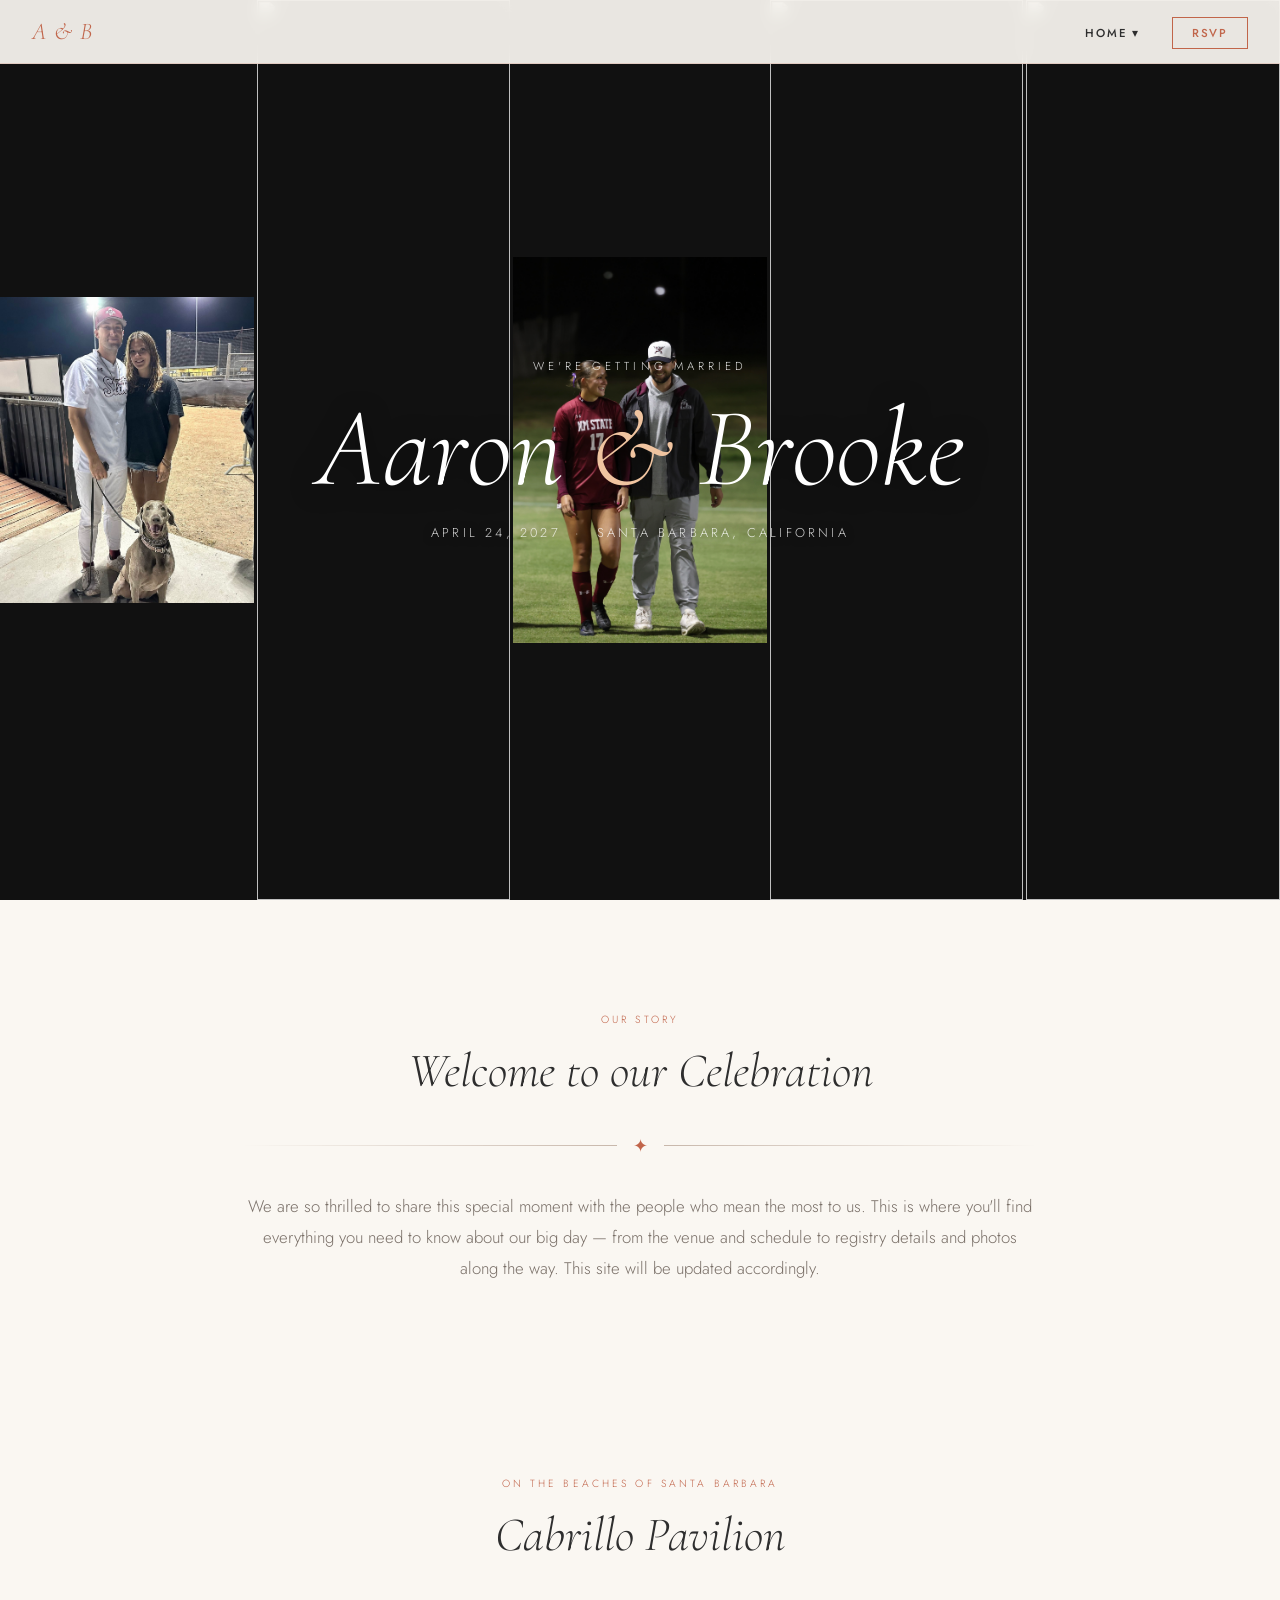
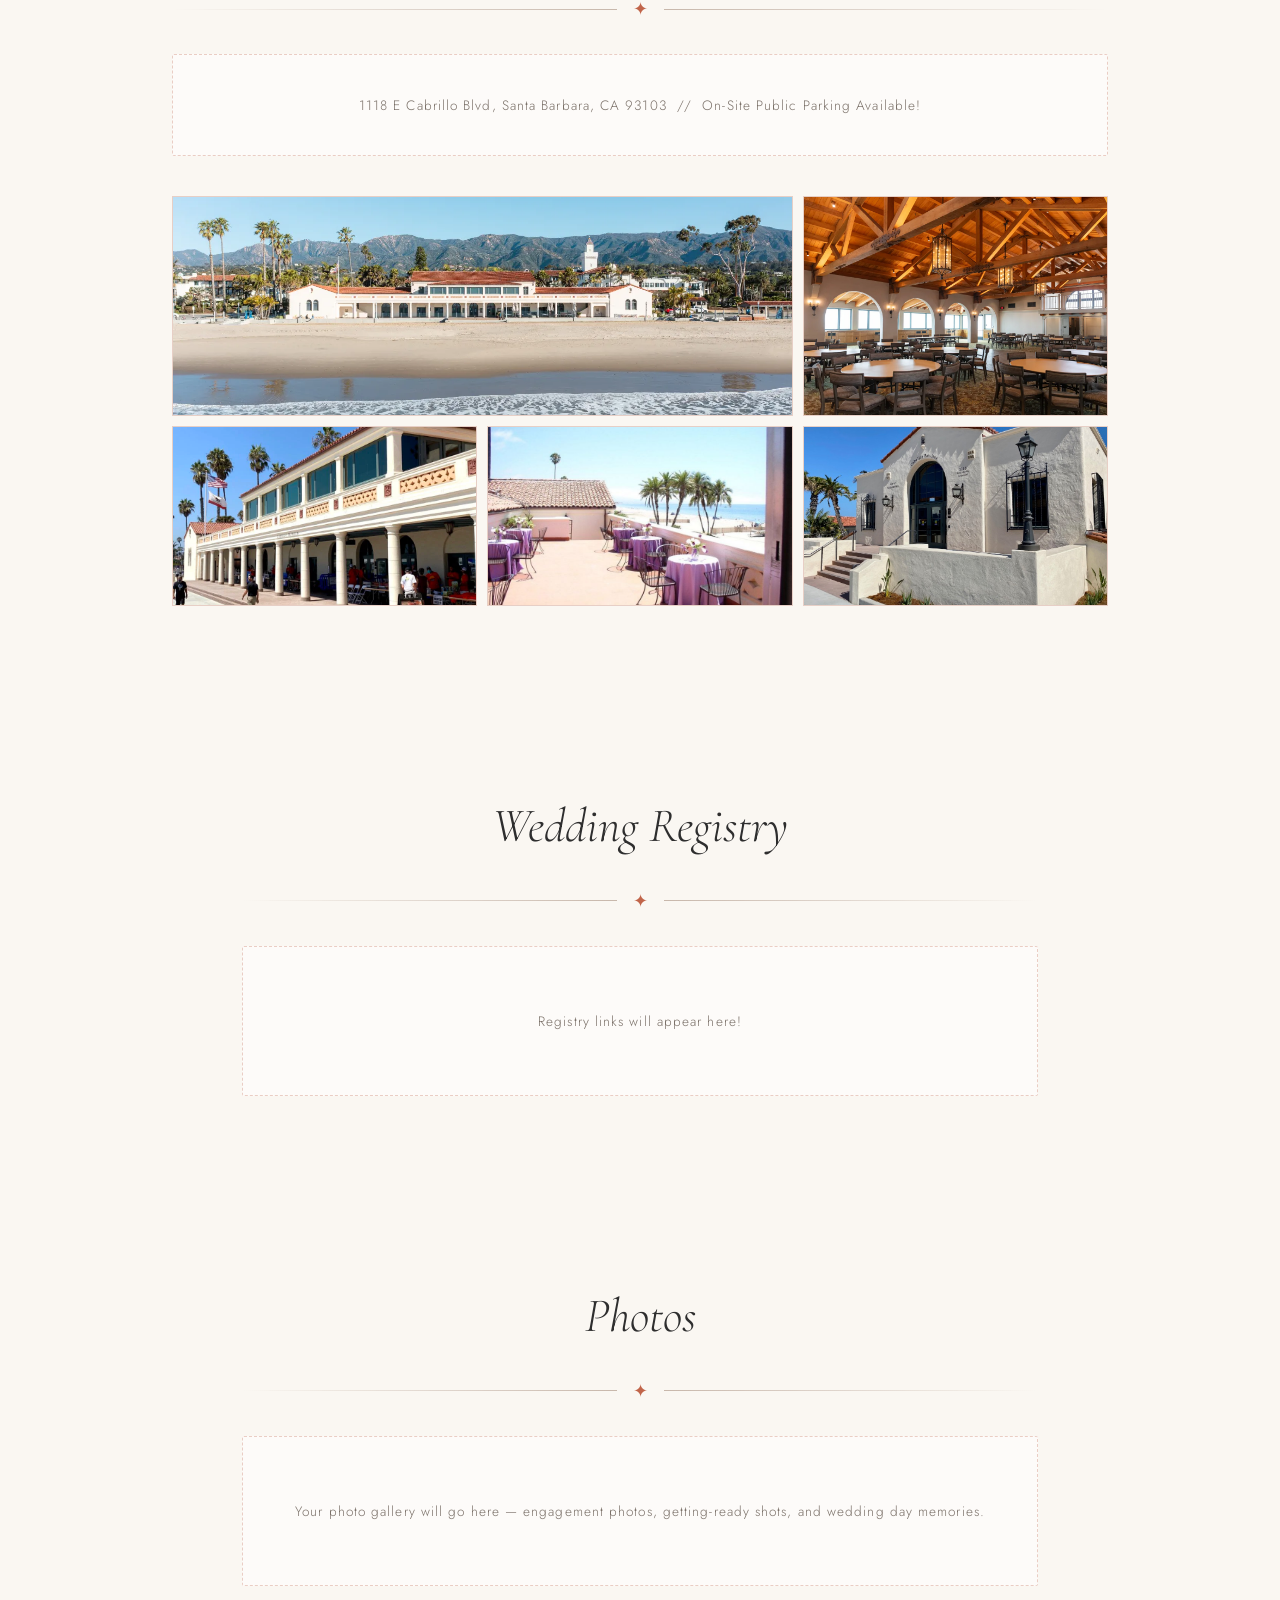
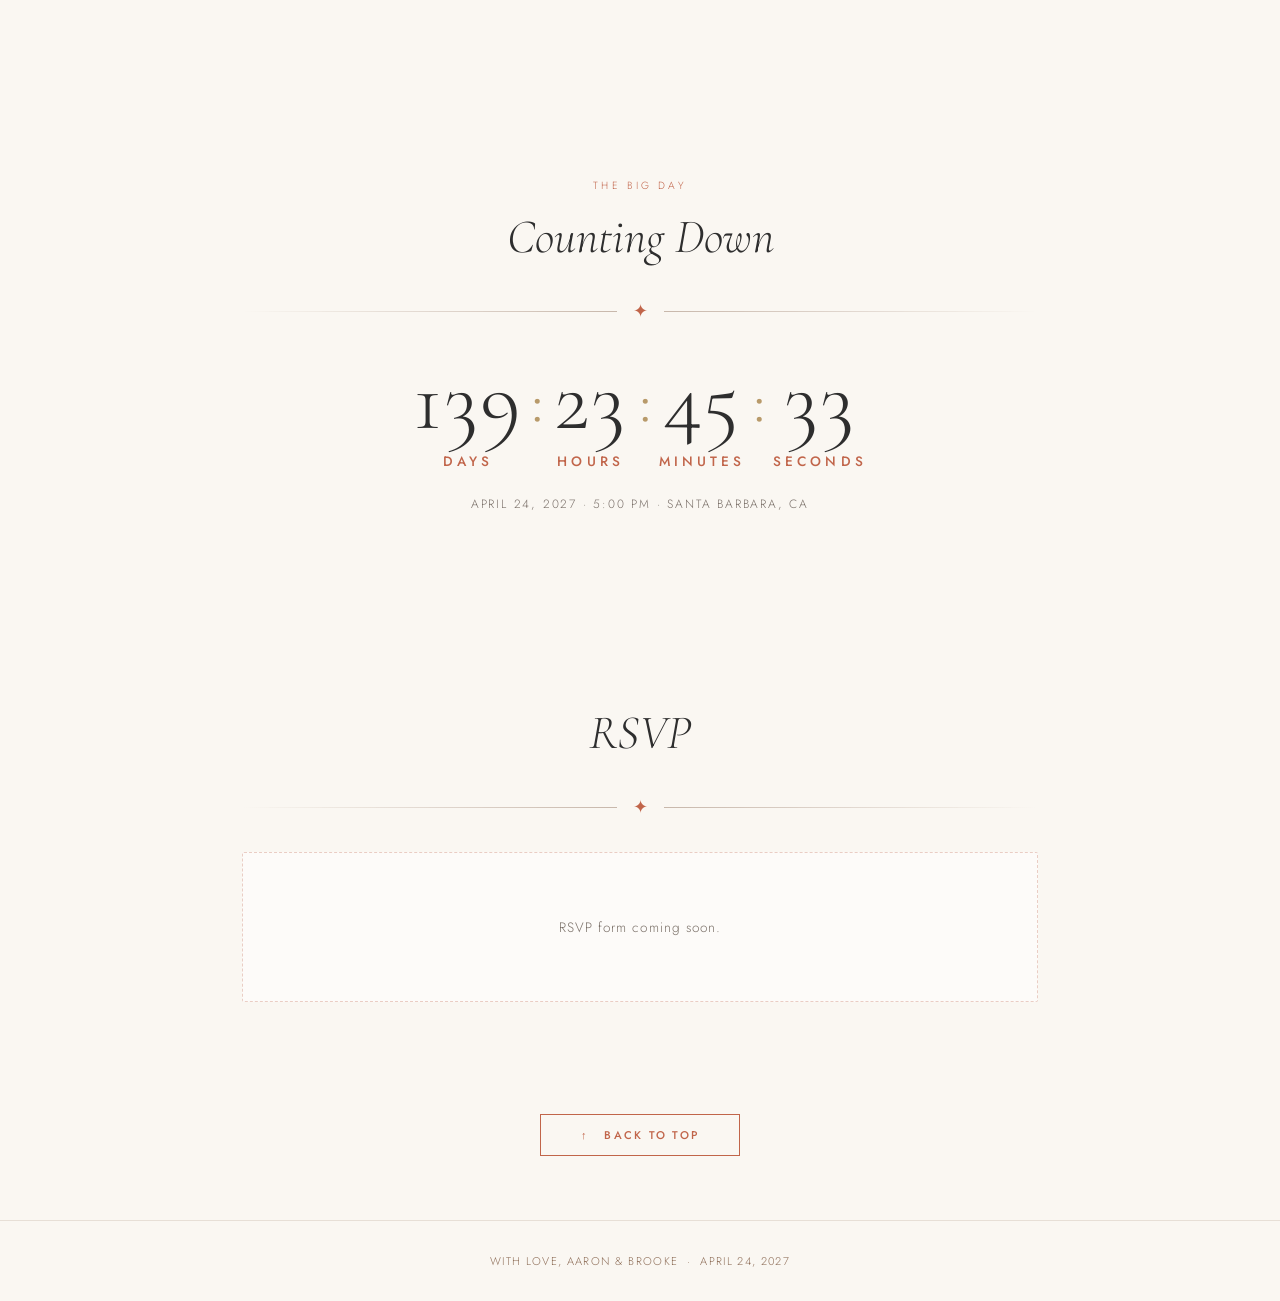
==== index.html @ 06f7f1a4 "Bigger countdown labels" ====
<!DOCTYPE html>
<html lang="en">
<head>
  <meta charset="UTF-8" />
  <meta name="viewport" content="width=device-width, initial-scale=1.0"/>
  <title>Aaron &amp; Brooke</title>
  <link href="https://fonts.googleapis.com/css2?family=Cormorant+Garamond:ital,wght@0,300;0,400;0,600;1,300;1,400&family=Jost:wght@300;400;500&display=swap" rel="stylesheet"/>
  <link rel="stylesheet" href="styles.css"/>
</head>
<body id="top">

  <!-- ══════════════════════════════════════════
       ROTATING COLLAGE — fixed to screen always
       Unblurred at top, blurs as you scroll down
  ══════════════════════════════════════════ -->
  <div class="collage" id="collage">

    <!-- 5 visible panels — photos rotate in and out via JavaScript -->
    <div class="collage-panel"><img src="brookeaarontopleft.jpg"             alt="" /></div>
    <div class="collage-panel"><img src="brookeaaroncenter.jpg"              alt="" /></div>
    <div class="collage-panel"><img src="brookeaarontopright.jpg"            alt="" /></div>
    <div class="collage-panel"><img src="brookeaaronbottomleft.jpg"          alt="" /></div>
    <div class="collage-panel"><img src="brookeandaaronbottomright_new.jpeg" alt="" /></div>

    <!-- Blur overlay — increases as you scroll -->
    <div class="collage-blur" id="collageBlur"></div>

    <!-- Dark tint so content is always readable when scrolled -->
    <div class="collage-tint" id="collageTint"></div>
  </div>

  <!-- ══════════════════════════════════════════
       NAV
  ══════════════════════════════════════════ -->
  <nav>
    <span class="nav-monogram">A &amp; B</span>
    <ul class="nav-links">
      <li class="nav-dropdown">
        <a href="#top" class="nav-dropdown-toggle">Home ▾</a>
        <ul class="dropdown-menu">
          <li><a href="#about">About the Couple</a></li>
          <li><a href="#venue">Venue</a></li>
          <li><a href="#registry">Wedding Registry</a></li>
          <li><a href="#photos">Photos</a></li>
          <li><a href="#countdown">Countdown</a></li>
        </ul>
      </li>
      <li><a href="#rsvp" class="nav-rsvp">RSVP</a></li>
    </ul>
  </nav>

  <!-- ══════════════════════════════════════════
       HERO TEXT — sits above the collage
  ══════════════════════════════════════════ -->
  <div class="hero-text-wrap">
    <p class="hero-eyebrow">We're getting married</p>
    <h1 class="hero-names">Aaron <span>&amp;</span> Brooke</h1>
    <p class="hero-date">April 24, 2027 &nbsp;·&nbsp; Santa Barbara, California</p>
  </div>

  <!-- ══════════════════════════════════════════
       CONTENT — scrolls over the blurred collage
  ══════════════════════════════════════════ -->
  <div class="content-wrap">

    <section id="about">
      <span class="section-label">Our Story</span>
      <h2 class="section-title">Welcome to our Celebration</h2>
      <div class="divider"><span class="divider-icon">✦</span></div>
      <div class="intro-body">
        <p>
          We are so thrilled to share this special moment with the people who mean the most to us.
          This is where you'll find everything you need to know about our big day — from the venue
          and schedule to registry details and photos along the way. This site will be updated accordingly.
        </p>
      </div>
    </section>

    <section id="venue">
      <span class="section-label">On the beaches of Santa Barbara</span>
      <h2 class="section-title">Cabrillo Pavilion</h2>
      <div class="divider"><span class="divider-icon">✦</span></div>
      <div class="venue-info">
        1118 E Cabrillo Blvd, Santa Barbara, CA 93103 &nbsp;//&nbsp; On-Site Public Parking Available!
      </div>
      <div class="venue-photo-grid">
        <div class="venue-slot">
          <img src="cabrillo2.jpg" alt="Cabrillo Pavilion exterior" />
          <svg viewBox="0 0 24 24" fill="none" stroke="currentColor" stroke-width="1"><rect x="3" y="3" width="18" height="18" rx="1"/><circle cx="8.5" cy="8.5" r="1.5"/><path d="M21 15l-5-5L5 21"/></svg>
          <span>Venue — Main View</span>
        </div>
        <div class="venue-slot">
          <img src="cabrillo1.jpg" alt="Ballroom interior" />
          <svg viewBox="0 0 24 24" fill="none" stroke="currentColor" stroke-width="1"><rect x="3" y="3" width="18" height="18" rx="1"/><circle cx="8.5" cy="8.5" r="1.5"/><path d="M21 15l-5-5L5 21"/></svg>
          <span>Ballroom Interior</span>
        </div>
        <div class="venue-slot">
          <img src="cabrillo3.jpg" alt="Beachside Facade" />
          <svg viewBox="0 0 24 24" fill="none" stroke="currentColor" stroke-width="1"><rect x="3" y="3" width="18" height="18" rx="1"/><circle cx="8.5" cy="8.5" r="1.5"/><path d="M21 15l-5-5L5 21"/></svg>
          <span>Beachside Facade</span>
        </div>
        <div class="venue-slot">
          <img src="cabrillo4.jpg" alt="Oceanfront Patio" />
          <svg viewBox="0 0 24 24" fill="none" stroke="currentColor" stroke-width="1"><rect x="3" y="3" width="18" height="18" rx="1"/><circle cx="8.5" cy="8.5" r="1.5"/><path d="M21 15l-5-5L5 21"/></svg>
          <span>Oceanfront Patio</span>
        </div>
        <div class="venue-slot">
          <img src="cabrillo5.jpg" alt="Streetside Entrance" />
          <svg viewBox="0 0 24 24" fill="none" stroke="currentColor" stroke-width="1"><rect x="3" y="3" width="18" height="18" rx="1"/><circle cx="8.5" cy="8.5" r="1.5"/><path d="M21 15l-5-5L5 21"/></svg>
          <span>Streetside Entrance</span>
        </div>
      </div>
    </section>

    <section id="registry">
      <h2 class="section-title">Wedding Registry</h2>
      <div class="divider"><span class="divider-icon">✦</span></div>
      <div class="placeholder-section">Registry links will appear here!</div>
    </section>

    <section id="photos">
      <h2 class="section-title">Photos</h2>
      <div class="divider"><span class="divider-icon">✦</span></div>
      <div class="placeholder-section">Your photo gallery will go here — engagement photos, getting-ready shots, and wedding day memories.</div>
    </section>

    <section id="countdown">
      <span class="section-label">The Big Day</span>
      <h2 class="section-title">Counting Down</h2>
      <div class="divider"><span class="divider-icon">✦</span></div>
      <div class="countdown-wrap">
        <div class="countdown-block">
          <span class="countdown-number" id="cd-days">--</span>
          <span class="countdown-label">Days</span>
        </div>
        <div class="countdown-sep">:</div>
        <div class="countdown-block">
          <span class="countdown-number" id="cd-hours">--</span>
          <span class="countdown-label">Hours</span>
        </div>
        <div class="countdown-sep">:</div>
        <div class="countdown-block">
          <span class="countdown-number" id="cd-minutes">--</span>
          <span class="countdown-label">Minutes</span>
        </div>
        <div class="countdown-sep">:</div>
        <div class="countdown-block">
          <span class="countdown-number" id="cd-seconds">--</span>
          <span class="countdown-label">Seconds</span>
        </div>
      </div>
      <p class="countdown-caption"> April 24, 2027 · 5:00 PM · Santa Barbara, CA</p>
    </section>

    <section id="rsvp">
      <h2 class="section-title">RSVP</h2>
      <div class="divider"><span class="divider-icon">✦</span></div>
      <div class="placeholder-section">RSVP form coming soon.</div>
    </section>

    <a href="#top" id="back-to-top">↑ &nbsp; Back to Top</a>

  </div>

  <footer>
    <p>With love, Aaron &amp; Brooke &nbsp;·&nbsp; April 24, 2027</p>
  </footer>

  <script>
    // All 13 photos in the pool
    const photos = [
      "brookeaarontopleft.jpg",
      "brookeaaroncenter.jpg",
      "brookeaarontopright.jpg",
      "brookeaaronbottomleft.jpg",
      "brookeandaaronbottomright_new.jpeg",
      "collage1.jpg",
      "collage2.jpg",
      "collage3.jpg",
      "collage4.jpg",
      "collage5.jpg",
      "collage6.jpg",
      "collage7.jpg",
      "collage8.jpg"
    ];

    const panels = document.querySelectorAll('.collage-panel img');
    const numPanels = panels.length; // 5
    let photoIndex = numPanels; // next photo to swap in (start after initial 5)
    let panelIndex = 0;         // which panel to swap next

    setInterval(() => {
      const panel = panels[panelIndex];

      // Fade out
      panel.style.transition = 'opacity 0.8s ease';
      panel.style.opacity = '0';

      setTimeout(() => {
        // Swap the image
        panel.src = photos[photoIndex % photos.length];
        // Fade back in
        panel.style.opacity = '1';
      }, 800);

      photoIndex = (photoIndex + 1) % photos.length;
      panelIndex = (panelIndex + 1) % numPanels;

    }, 3500); // swap a new panel every 2.5 seconds

    // Countdown to April 24, 2027 at 5:00 PM Pacific
    function updateCountdown() {
      const wedding = new Date('April 24, 2027 17:00:00 GMT-0700');
      const now     = new Date();
      const diff    = wedding - now;

      if (diff <= 0) {
        document.getElementById('cd-days').textContent    = '0';
        document.getElementById('cd-hours').textContent   = '0';
        document.getElementById('cd-minutes').textContent = '0';
        document.getElementById('cd-seconds').textContent = '0';
        return;
      }

      const days    = Math.floor(diff / (1000 * 60 * 60 * 24));
      const hours   = Math.floor((diff % (1000 * 60 * 60 * 24)) / (1000 * 60 * 60));
      const minutes = Math.floor((diff % (1000 * 60 * 60)) / (1000 * 60));
      const seconds = Math.floor((diff % (1000 * 60)) / 1000);

      document.getElementById('cd-days').textContent    = String(days).padStart(3, '0');
      document.getElementById('cd-hours').textContent   = String(hours).padStart(2, '0');
      document.getElementById('cd-minutes').textContent = String(minutes).padStart(2, '0');
      document.getElementById('cd-seconds').textContent = String(seconds).padStart(2, '0');
    }

    updateCountdown();
    setInterval(updateCountdown, 1000);
    const blur = document.getElementById('collageBlur');
    const tint = document.getElementById('collageTint');
    const vh   = window.innerHeight;

    window.addEventListener('scroll', () => {
      const progress = Math.min(window.scrollY / vh, 1);
      blur.style.backdropFilter = `blur(${progress * 16}px)`;
      blur.style.webkitBackdropFilter = `blur(${progress * 16}px)`;
      blur.style.opacity = progress;
      tint.style.opacity = progress * 0.55;
    });
  </script>

</body>
</html>
---- styles.css ----
/* ============================================================
   WEDDING WEBSITE — styles.css
   ============================================================ */

*, *::before, *::after { box-sizing: border-box; margin: 0; padding: 0; }

:root {
  --cream:       #faf7f2;
  --warm:        #f0e8d8;
  --blush:       #d4a5a5;
  --sage:        #8a9e8a;
  --charcoal:    #2e2e2e;
  --gold:        #b89a6a;
  --light-text:  #7a7068;
  --terra-cotta: #c1654a;
  --cocoa:       #6b4226;
}

html { scroll-behavior: smooth; }

body {
  font-family: 'Jost', sans-serif;
  color: var(--charcoal);
  font-weight: 300;
  background: var(--cream);
}


/* ══════════════════════════════════════════════════════════
   COLLAGE — fixed to screen, always behind everything
   Unblurred at top → blurs as user scrolls
══════════════════════════════════════════════════════════ */
.collage {
  position: fixed;
  inset: 0;
  z-index: 0;
  display: flex;
  gap: 3px;
  background: #111;
}

.collage-panel {
  flex: 1;
  overflow: hidden;
  position: relative;
  transition: flex 0.8s ease;
}

/* Each photo fully visible, no cropping */
.collage-panel img {
  width: 100%;
  height: 100%;
  object-fit: contain;
  object-position: center center;
  display: block;
  background: #111;
  opacity: 1;
  transition: opacity 0.8s ease;
}

/* Remove the active widening — no longer needed */
.collage-panel.active {
  flex: 1;
}

/* Blur overlay — opacity and backdrop-filter set by JS on scroll */
.collage-blur {
  position: absolute;
  inset: 0;
  opacity: 0;
  backdrop-filter: blur(0px);
  -webkit-backdrop-filter: blur(0px);
  pointer-events: none;
}

/* Dark tint overlay — opacity set by JS on scroll */
.collage-tint {
  position: absolute;
  inset: 0;
  background: #000;
  opacity: 0;
  pointer-events: none;
}


/* ══════════════════════════════════════════════════════════
   NAV — fixed, above collage
══════════════════════════════════════════════════════════ */
nav {
  position: fixed;
  top: 0; left: 0; right: 0;
  z-index: 1000;
  background: rgba(250, 247, 242, 0.93);
  backdrop-filter: blur(8px);
  border-bottom: 1px solid rgba(193, 101, 74, 0.2);
  padding: 0 2rem;
  display: flex;
  align-items: center;
  justify-content: space-between;
  height: 64px;
}

.nav-monogram {
  font-family: 'Cormorant Garamond', serif;
  font-size: 1.5rem;
  font-weight: 300;
  font-style: italic;
  color: var(--terra-cotta);
  letter-spacing: 0.04em;
}

.nav-links {
  display: flex;
  gap: 2rem;
  list-style: none;
  align-items: center;
}

.nav-links a {
  text-decoration: none;
  font-size: 0.72rem;
  font-weight: 500;
  letter-spacing: 0.15em;
  text-transform: uppercase;
  color: var(--charcoal);
  position: relative;
  padding-bottom: 2px;
  transition: color 0.25s;
}

.nav-links a::after {
  content: '';
  position: absolute;
  bottom: 0; left: 0;
  width: 0; height: 1px;
  background: var(--terra-cotta);
  transition: width 0.3s ease;
}

.nav-links a:hover { color: var(--terra-cotta); }
.nav-links a:hover::after { width: 100%; }

.nav-dropdown { position: relative; }
.nav-dropdown-toggle { cursor: pointer; }

.dropdown-menu {
  display: none;
  position: absolute;
  top: calc(100% + 12px);
  left: 0;
  background: rgba(250, 247, 242, 0.98);
  border: 1px solid rgba(193, 101, 74, 0.2);
  list-style: none;
  min-width: 200px;
  box-shadow: 0 8px 24px rgba(107, 66, 38, 0.10);
  z-index: 200;
}

.dropdown-menu li a {
  display: block;
  padding: 0.75rem 1.25rem;
  font-size: 0.68rem;
  letter-spacing: 0.12em;
  color: var(--charcoal);
  text-transform: uppercase;
  white-space: nowrap;
  transition: background 0.2s, color 0.2s;
}

.dropdown-menu li a:hover { background: rgba(193, 101, 74, 0.08); color: var(--terra-cotta); }
.dropdown-menu li a::after { display: none; }
.nav-dropdown:hover .dropdown-menu { display: block; }

.nav-rsvp {
  padding: 0.45rem 1.2rem !important;
  border: 1px solid var(--terra-cotta);
  color: var(--terra-cotta) !important;
  transition: background 0.25s, color 0.25s !important;
}
.nav-rsvp:hover { background: var(--terra-cotta); color: var(--cream) !important; }
.nav-rsvp::after { display: none !important; }


/* ══════════════════════════════════════════════════════════
   HERO TEXT — centered over the collage on first screen
══════════════════════════════════════════════════════════ */
.hero-text-wrap {
  position: relative;
  z-index: 10;
  height: 100vh;
  display: flex;
  flex-direction: column;
  align-items: center;
  justify-content: center;
  text-align: center;
  padding: 0 2rem;
  pointer-events: none;
}

.hero-eyebrow {
  font-size: 0.72rem;
  letter-spacing: 0.35em;
  text-transform: uppercase;
  color: rgba(255,255,255,0.85);
  margin-bottom: 1rem;
  text-shadow: 0 1px 8px rgba(0,0,0,0.6);
}

.hero-names {
  font-family: 'Cormorant Garamond', serif;
  font-size: clamp(3.5rem, 9vw, 7rem);
  font-weight: 300;
  font-style: italic;
  color: #fff;
  text-shadow: 0 2px 24px rgba(0,0,0,0.5);
  line-height: 1.05;
}

.hero-names span { color: #f0c4a0; }

.hero-date {
  margin-top: 1rem;
  font-size: 0.8rem;
  letter-spacing: 0.25em;
  text-transform: uppercase;
  color: rgba(255,255,255,0.8);
  text-shadow: 0 1px 8px rgba(0,0,0,0.5);
}


/* ══════════════════════════════════════════════════════════
   CONTENT — scrolls over the blurred collage
══════════════════════════════════════════════════════════ */
.content-wrap {
  position: relative;
  z-index: 10;
  padding-top: 2rem;
}

section {
  padding: 5rem 2rem;
  max-width: 860px;
  margin: 0 auto 2rem;
  background: rgba(250, 247, 242, 0.92);
  backdrop-filter: blur(4px);
  text-align: center;
}

.section-label {
  font-size: 0.65rem;
  letter-spacing: 0.3em;
  text-transform: uppercase;
  color: var(--terra-cotta);
  margin-bottom: 1rem;
  display: block;
}

.section-title {
  font-family: 'Cormorant Garamond', serif;
  font-size: clamp(2rem, 4vw, 3rem);
  font-weight: 300;
  font-style: italic;
  color: var(--charcoal);
  margin-bottom: 2rem;
  line-height: 1.2;
}

.divider {
  display: flex;
  align-items: center;
  gap: 1rem;
  margin-bottom: 2rem;
}

.divider::before, .divider::after {
  content: '';
  flex: 1;
  height: 1px;
  background: linear-gradient(to right, transparent, var(--cocoa));
  opacity: 0.35;
}

.divider::after { background: linear-gradient(to left, transparent, var(--cocoa)); }
.divider-icon { color: var(--terra-cotta); font-size: 1.1rem; }

.intro-body {
  font-size: 1.05rem;
  line-height: 1.85;
  color: var(--light-text);
  font-weight: 300;
  text-align: center;
}

.placeholder-section {
  background: rgba(255,255,255,0.5);
  border: 1px dashed rgba(193,101,74,0.3);
  border-radius: 2px;
  padding: 4rem 3rem;
  text-align: center;
  color: var(--light-text);
  font-size: 0.85rem;
  letter-spacing: 0.08em;
}

/* ── VENUE ───────────────────────────────────────────────── */
#venue { max-width: 1000px; text-align: center; }

.venue-info {
  background: rgba(255,255,255,0.5);
  border: 1px dashed rgba(193,101,74,0.3);
  border-radius: 2px;
  padding: 2.5rem 3rem;
  text-align: center;
  color: var(--light-text);
  font-size: 0.85rem;
  letter-spacing: 0.08em;
  margin-bottom: 2.5rem;
}

.venue-photo-grid {
  display: grid;
  grid-template-columns: 1fr 1fr 1fr;
  grid-template-rows: 220px 180px;
  gap: 10px;
}

.venue-photo-grid .venue-slot:first-child { grid-column: span 2; }

.venue-slot {
  background: rgba(107,66,38,0.05);
  border: 1px solid rgba(193,101,74,0.22);
  display: flex;
  flex-direction: column;
  align-items: center;
  justify-content: center;
  gap: 8px;
  color: var(--light-text);
  font-size: 0.68rem;
  letter-spacing: 0.12em;
  text-transform: uppercase;
  position: relative;
  overflow: hidden;
  transition: transform 0.3s, box-shadow 0.3s;
}

.venue-slot:hover { transform: translateY(-2px); box-shadow: 0 10px 24px rgba(107,66,38,0.10); }
.venue-slot svg { width: 28px; height: 28px; opacity: 0.35; }

.venue-slot img {
  position: absolute;
  inset: 0;
  width: 100%;
  height: 100%;
  object-fit: cover;
  object-position: center;
  display: block;
}

.venue-slot img[src]:not([src=""]) ~ svg,
.venue-slot img[src]:not([src=""]) ~ span { display: none; }

/* ── COUNTDOWN ───────────────────────────────────────────── */
.countdown-wrap {
  display: flex;
  align-items: center;
  justify-content: center;
  gap: 0.5rem;
  margin: 2rem 0 1.5rem;
  flex-wrap: wrap;
}

.countdown-block {
  display: flex;
  flex-direction: column;
  align-items: center;
  gap: 0.4rem;
  min-width: 80px;
}

.countdown-number {
  font-family: 'Cormorant Garamond', serif;
  font-size: clamp(3rem, 7vw, 5.5rem);
  font-weight: 300;
  color: var(--charcoal);
  line-height: 1;
  letter-spacing: 0.02em;
}

.countdown-label {
  font-size: 0.85rem;
  font-weight: 500;
  letter-spacing: 0.3em;
  text-transform: uppercase;
  color: var(--terra-cotta);
}

.countdown-sep {
  font-family: 'Cormorant Garamond', serif;
  font-size: clamp(2.5rem, 5vw, 4rem);
  font-weight: 300;
  color: var(--gold);
  line-height: 1;
  padding-bottom: 1.5rem;
}

.countdown-caption {
  font-size: 0.75rem;
  letter-spacing: 0.15em;
  text-transform: uppercase;
  color: var(--light-text);
  margin-top: 0.5rem;
}

/* ── BACK TO TOP ─────────────────────────────────────────── */
#back-to-top {
  display: block;
  margin: 0 auto 4rem;
  width: fit-content;
  padding: 0.75rem 2.5rem;
  background: transparent;
  border: 1px solid var(--terra-cotta);
  color: var(--terra-cotta);
  font-family: 'Jost', sans-serif;
  font-size: 0.7rem;
  font-weight: 500;
  letter-spacing: 0.2em;
  text-transform: uppercase;
  cursor: pointer;
  transition: background 0.25s, color 0.25s;
  text-decoration: none;
}

#back-to-top:hover { background: var(--terra-cotta); color: var(--cream); }

/* ── FOOTER ──────────────────────────────────────────────── */
footer {
  position: relative;
  z-index: 10;
  background: var(--cream);
  border-top: 1px solid rgba(107,66,38,0.18);
  padding: 2rem;
  text-align: center;
  font-size: 0.7rem;
  letter-spacing: 0.12em;
  color: var(--cocoa);
  text-transform: uppercase;
  opacity: 0.75;
}

/* ── ANIMATIONS ──────────────────────────────────────────── */
@keyframes fadeUp {
  from { opacity: 0; transform: translateY(20px); }
  to   { opacity: 1; transform: translateY(0); }
}

/* ── RESPONSIVE ──────────────────────────────────────────── */
@media (max-width: 680px) {
  .nav-links { gap: 1rem; }
  .nav-links a { font-size: 0.62rem; letter-spacing: 0.08em; }
  .collage { gap: 2px; }
  .venue-photo-grid {
    grid-template-columns: 1fr 1fr;
    grid-template-rows: 160px 160px 160px;
  }
  .venue-photo-grid .venue-slot:first-child { grid-column: span 2; }
}
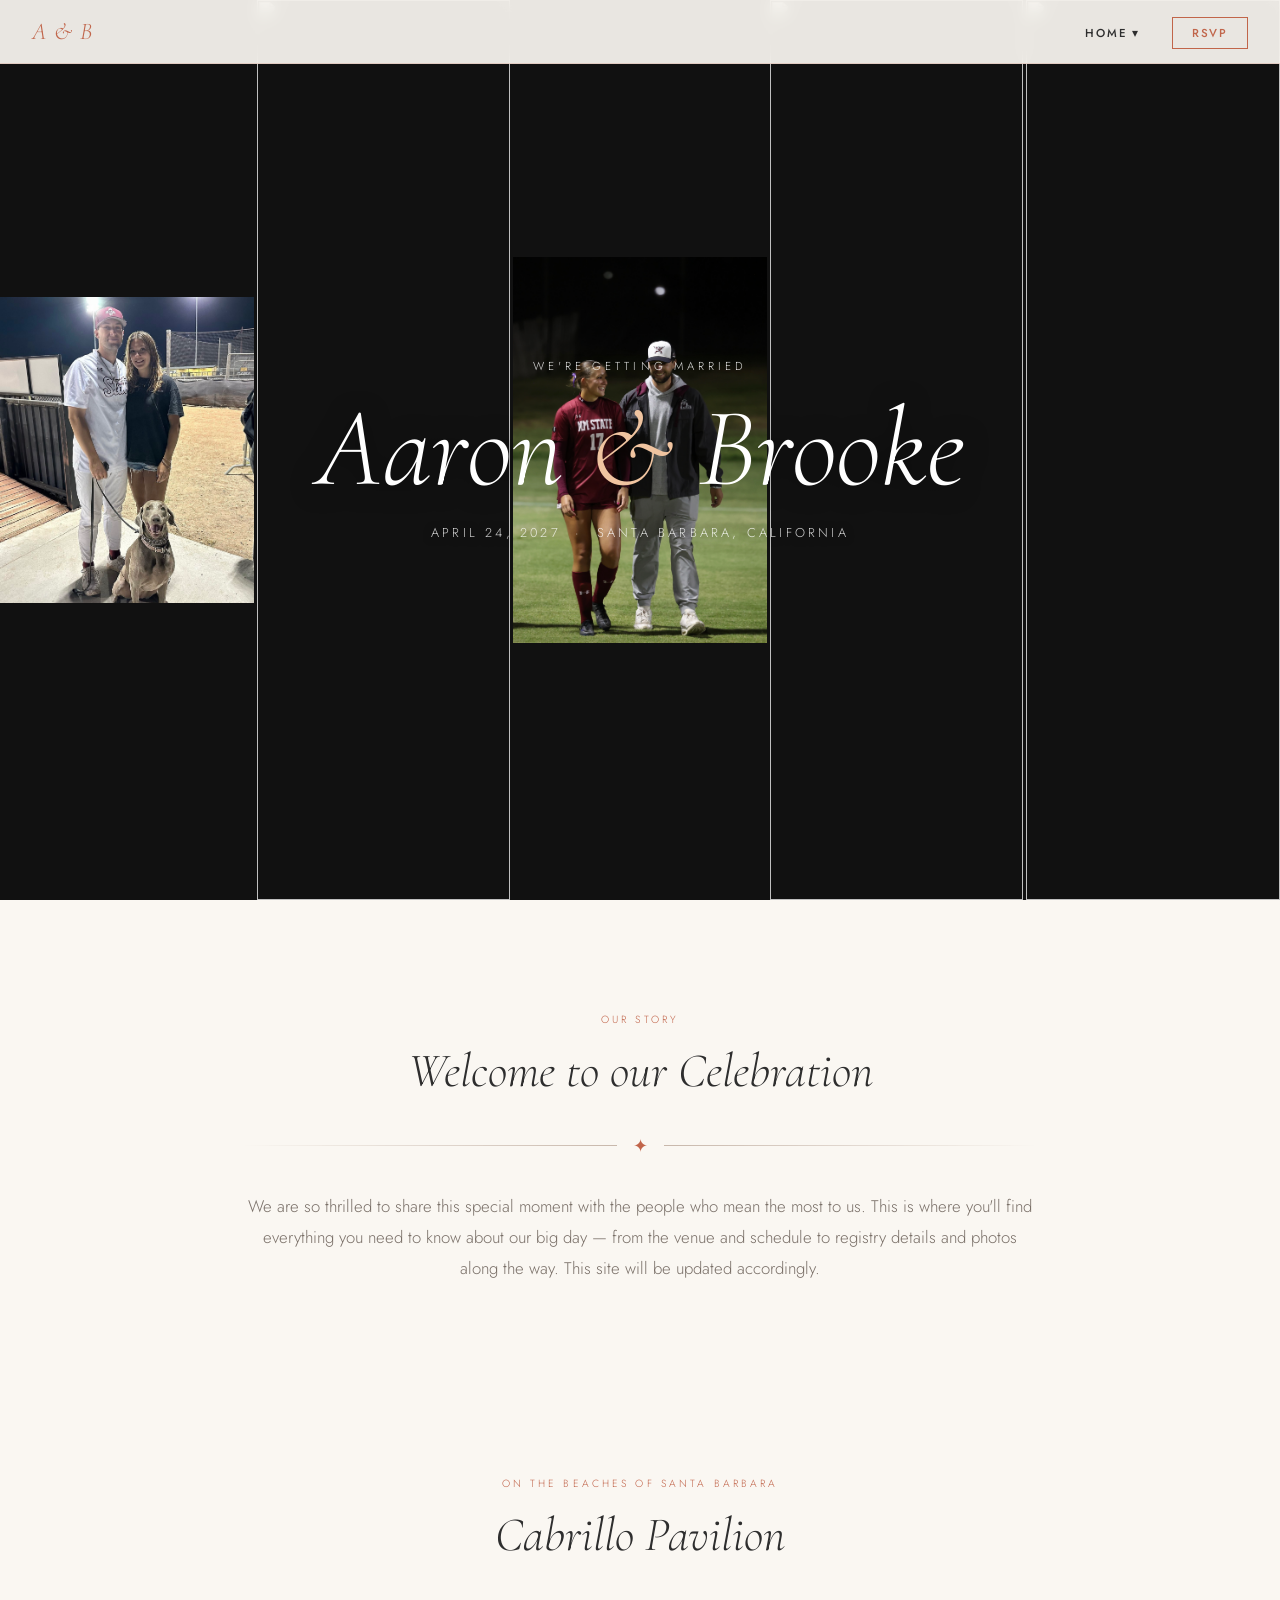
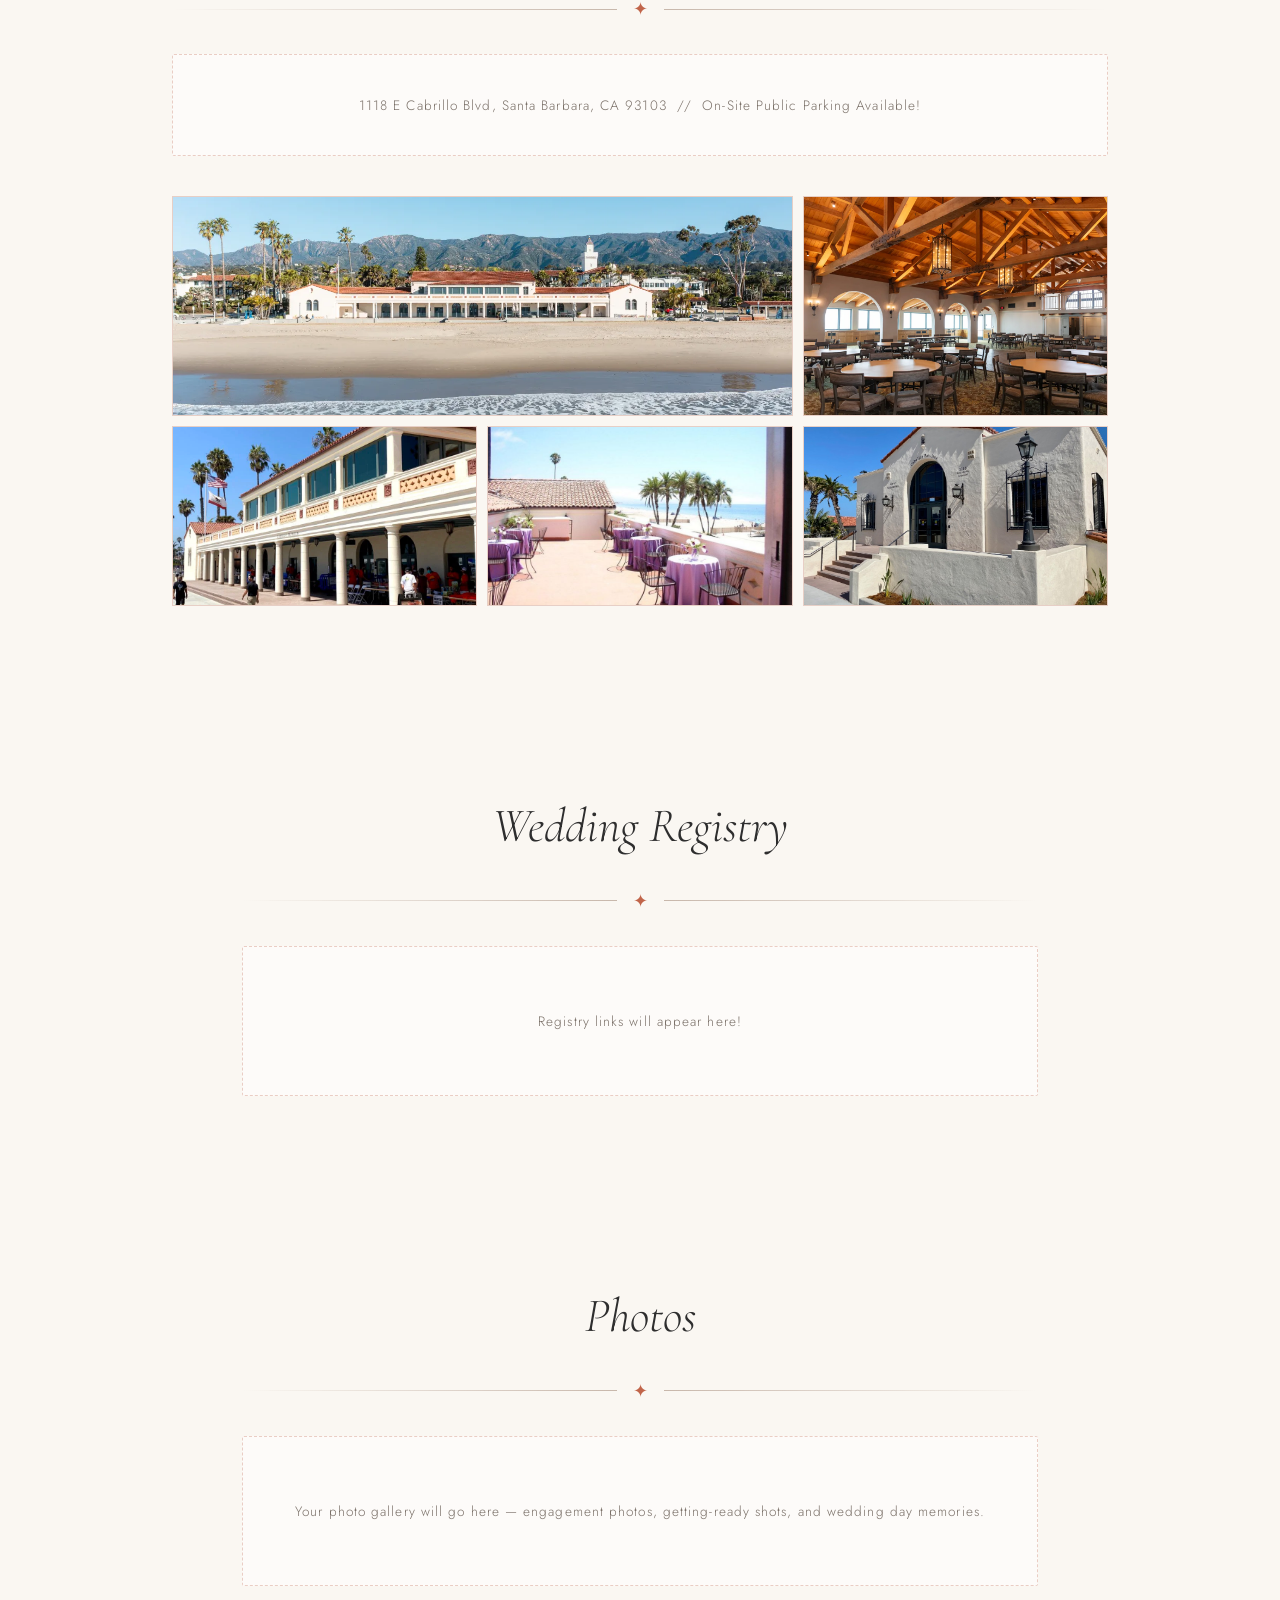
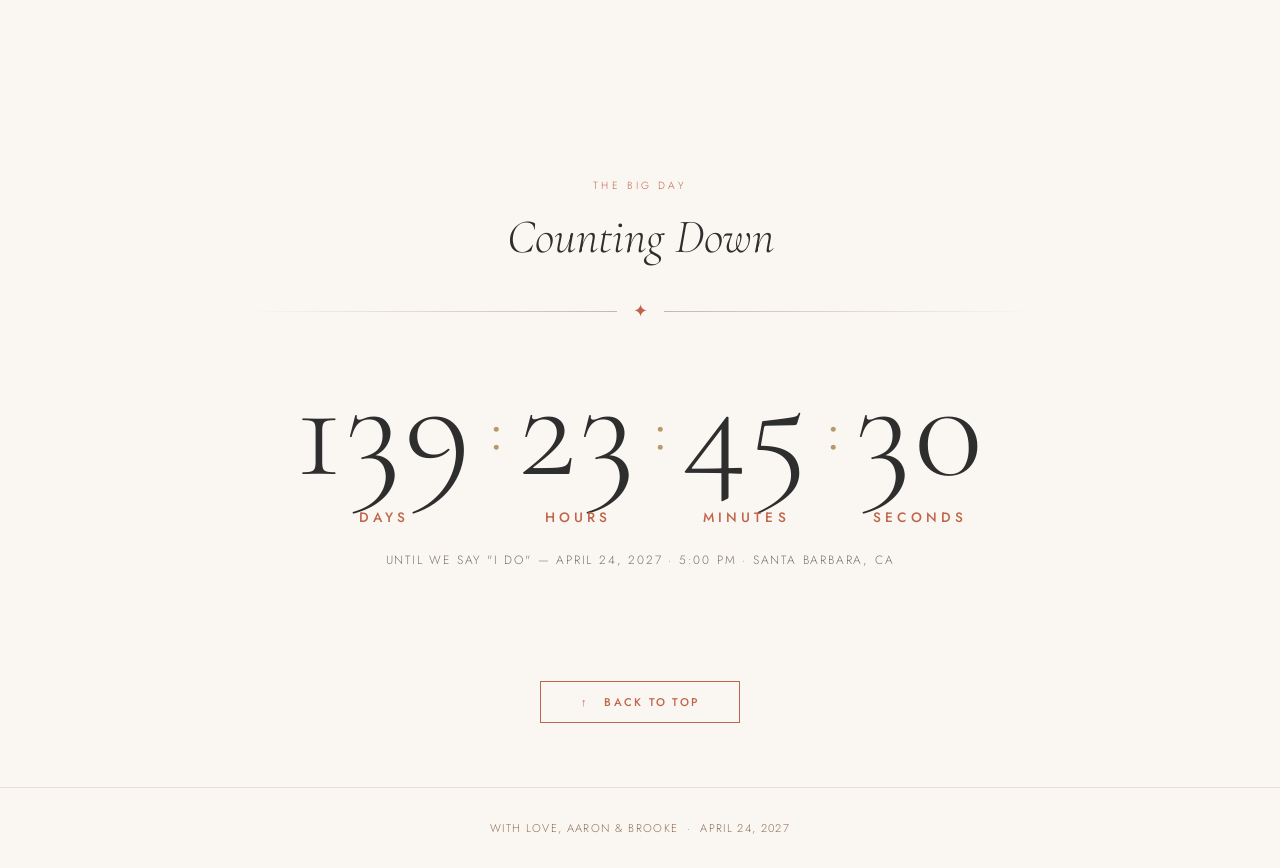
==== commit bab7d161: "Bigger countdown, remove RSVP section" ====
--- a/index.html
+++ b/index.html
@@ -149,13 +149,7 @@
           <span class="countdown-label">Seconds</span>
         </div>
       </div>
-      <p class="countdown-caption"> April 24, 2027 · 5:00 PM · Santa Barbara, CA</p>
-    </section>
-
-    <section id="rsvp">
-      <h2 class="section-title">RSVP</h2>
-      <div class="divider"><span class="divider-icon">✦</span></div>
-      <div class="placeholder-section">RSVP form coming soon.</div>
+      <p class="countdown-caption">Until we say "I do" — April 24, 2027 · 5:00 PM · Santa Barbara, CA</p>
     </section>
 
     <a href="#top" id="back-to-top">↑ &nbsp; Back to Top</a>
@@ -206,7 +200,7 @@
       photoIndex = (photoIndex + 1) % photos.length;
       panelIndex = (panelIndex + 1) % numPanels;
 
-    }, 3500); // swap a new panel every 2.5 seconds
+    }, 2500); // swap a new panel every 2.5 seconds
 
     // Countdown to April 24, 2027 at 5:00 PM Pacific
     function updateCountdown() {
--- a/styles.css
+++ b/styles.css
@@ -362,11 +362,12 @@
 /* ── COUNTDOWN ───────────────────────────────────────────── */
 .countdown-wrap {
   display: flex;
+  flex-direction: row;
   align-items: center;
   justify-content: center;
-  gap: 0.5rem;
+  gap: 1rem;
   margin: 2rem 0 1.5rem;
-  flex-wrap: wrap;
+  flex-wrap: nowrap;
 }
 
 .countdown-block {
@@ -379,7 +380,7 @@
 
 .countdown-number {
   font-family: 'Cormorant Garamond', serif;
-  font-size: clamp(3rem, 7vw, 5.5rem);
+  font-size: clamp(5rem, 12vw, 9rem);
   font-weight: 300;
   color: var(--charcoal);
   line-height: 1;
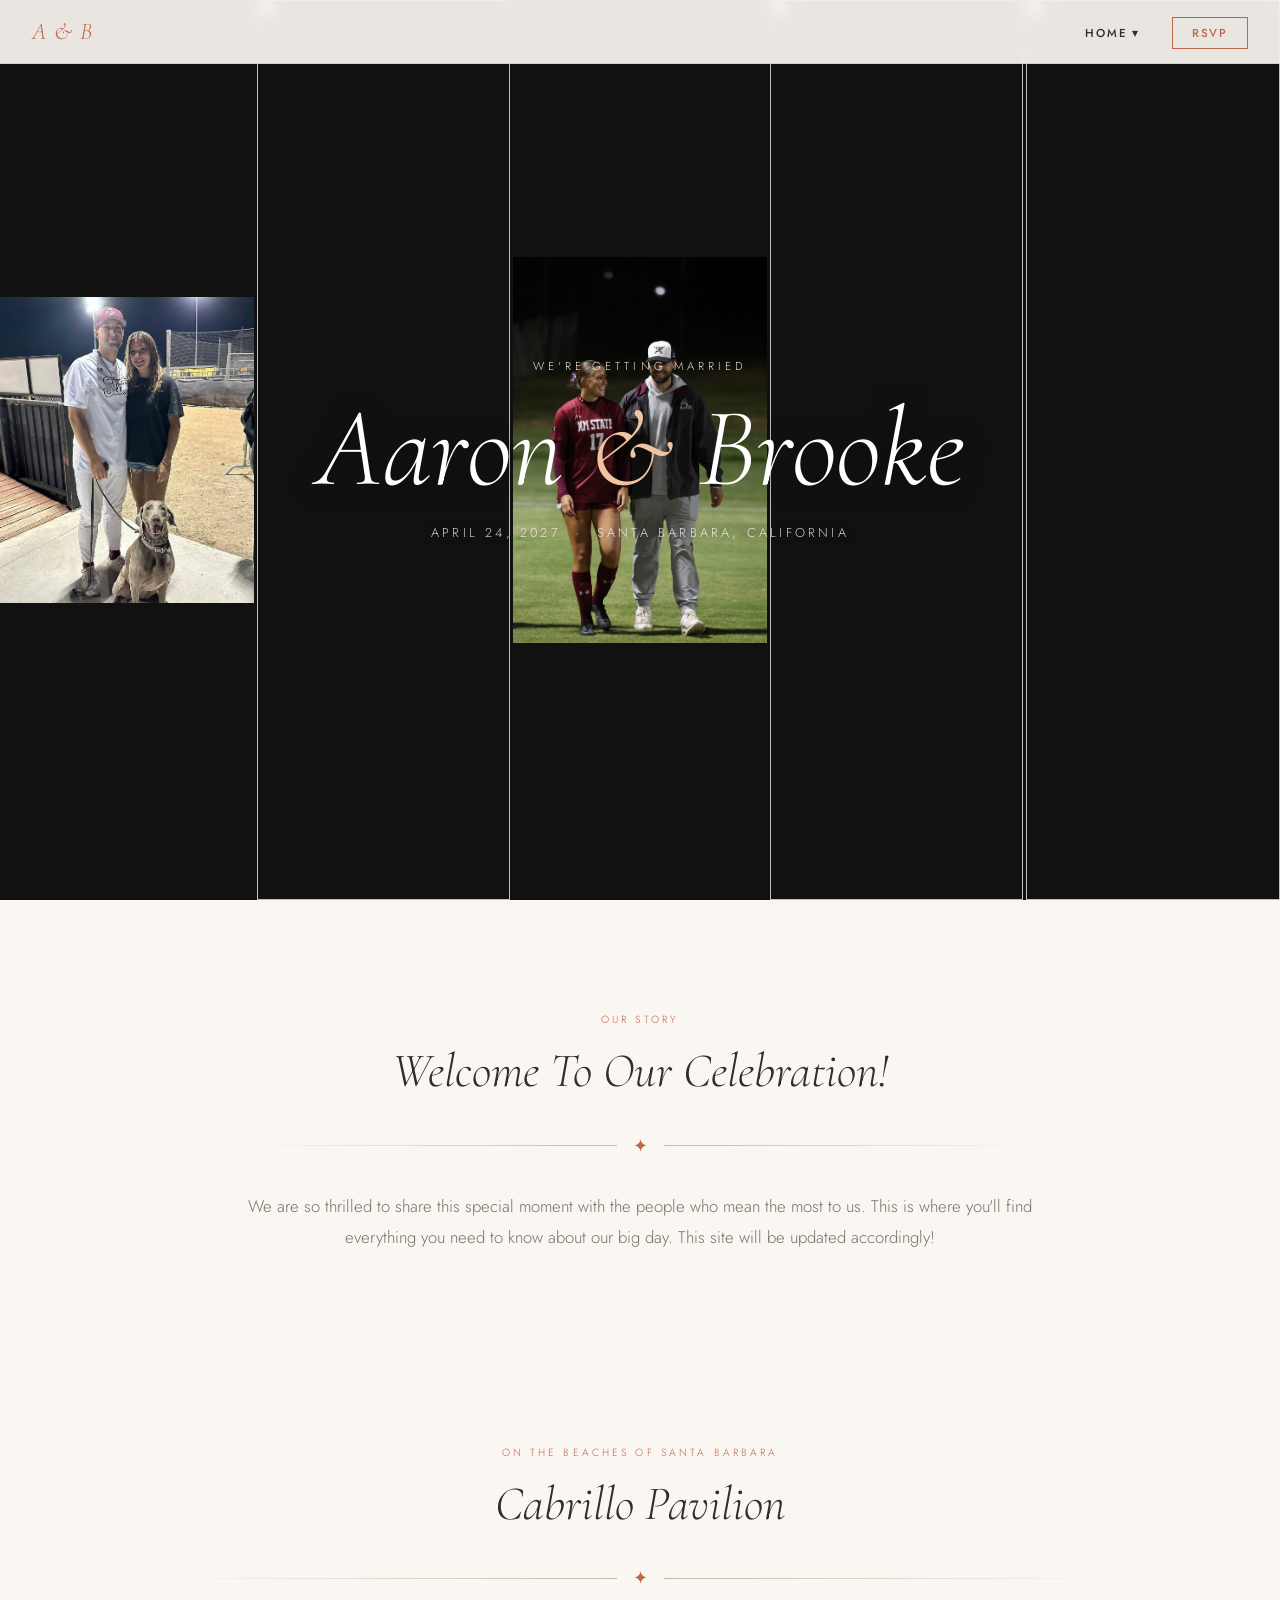
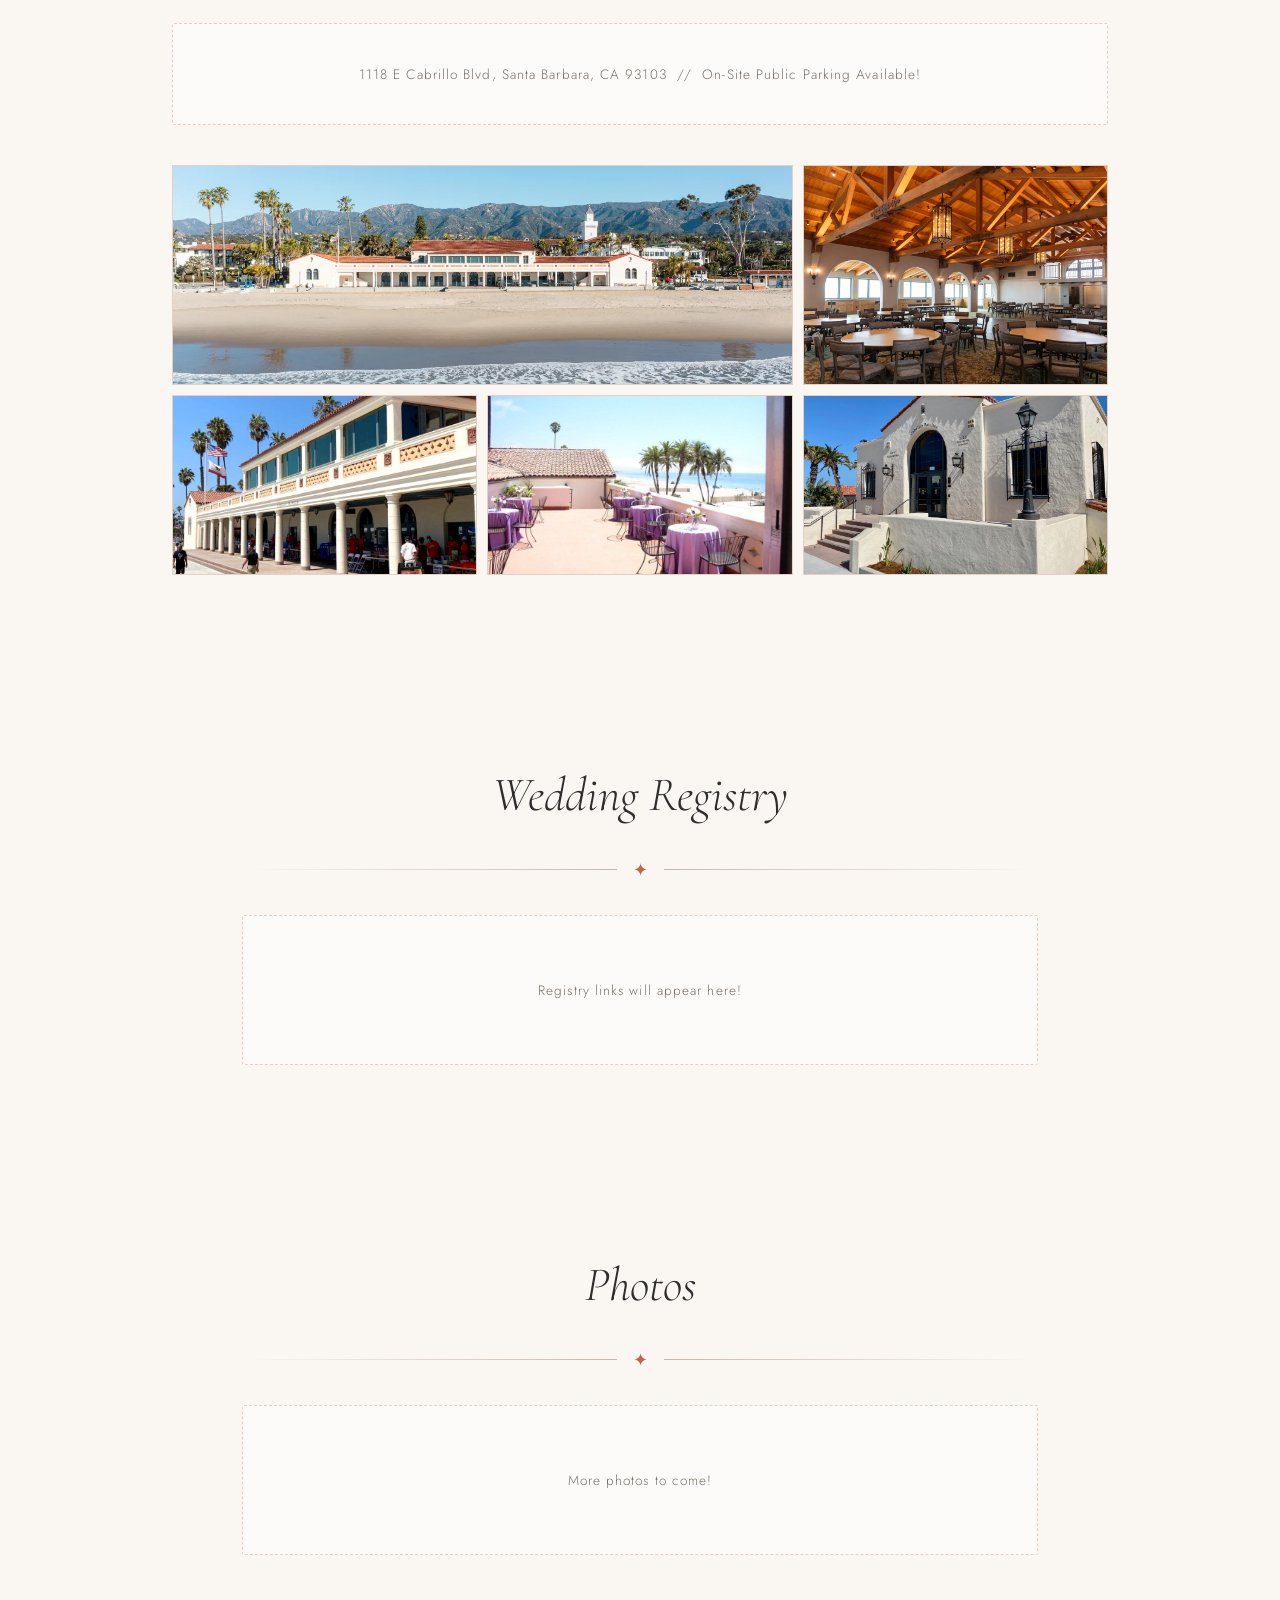
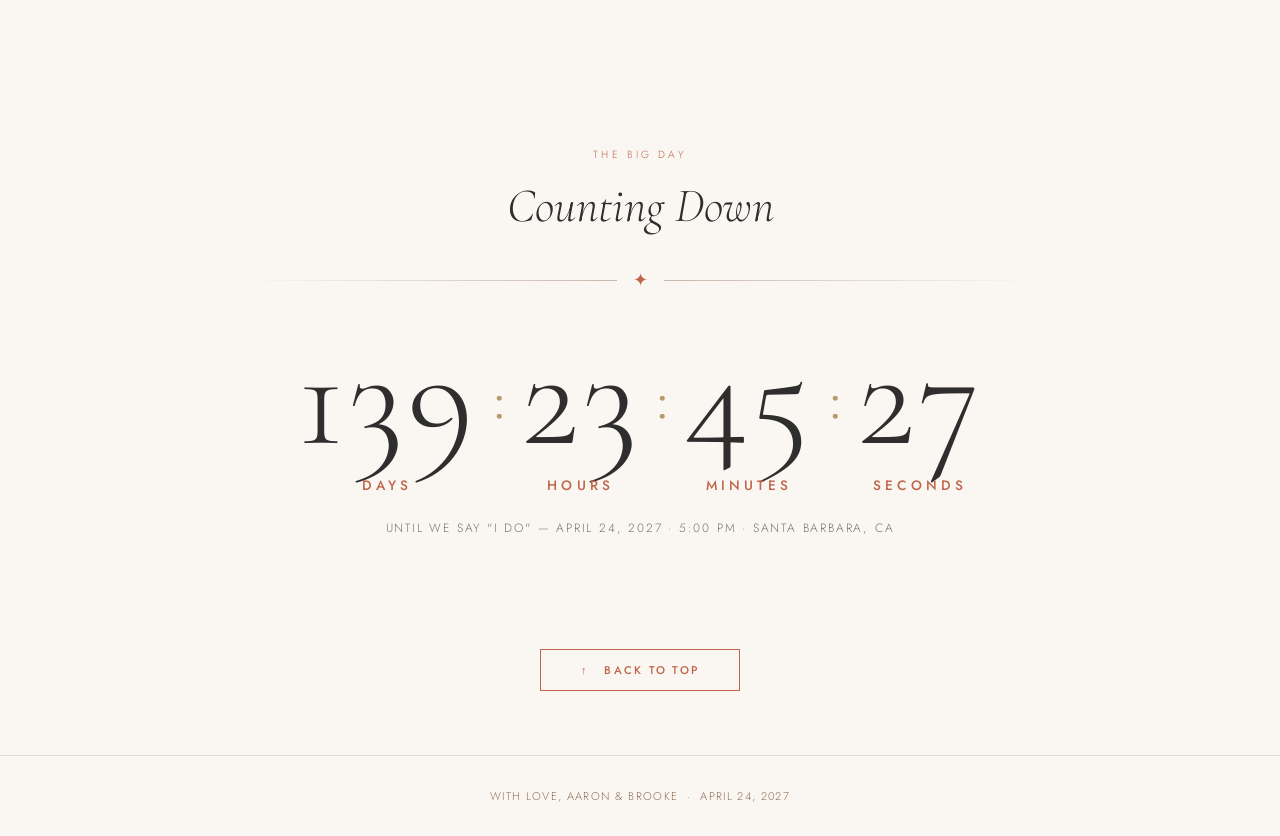
==== commit 4f525219: "Update site" ====
--- a/index.html
+++ b/index.html
@@ -65,13 +65,12 @@
 
     <section id="about">
       <span class="section-label">Our Story</span>
-      <h2 class="section-title">Welcome to our Celebration</h2>
+      <h2 class="section-title">Welcome To Our Celebration!</h2>
       <div class="divider"><span class="divider-icon">✦</span></div>
       <div class="intro-body">
         <p>
           We are so thrilled to share this special moment with the people who mean the most to us.
-          This is where you'll find everything you need to know about our big day — from the venue
-          and schedule to registry details and photos along the way. This site will be updated accordingly.
+          This is where you'll find everything you need to know about our big day. This site will be updated accordingly!
         </p>
       </div>
     </section>
@@ -121,7 +120,7 @@
     <section id="photos">
       <h2 class="section-title">Photos</h2>
       <div class="divider"><span class="divider-icon">✦</span></div>
-      <div class="placeholder-section">Your photo gallery will go here — engagement photos, getting-ready shots, and wedding day memories.</div>
+      <div class="placeholder-section">More photos to come!</div>
     </section>
 
     <section id="countdown">
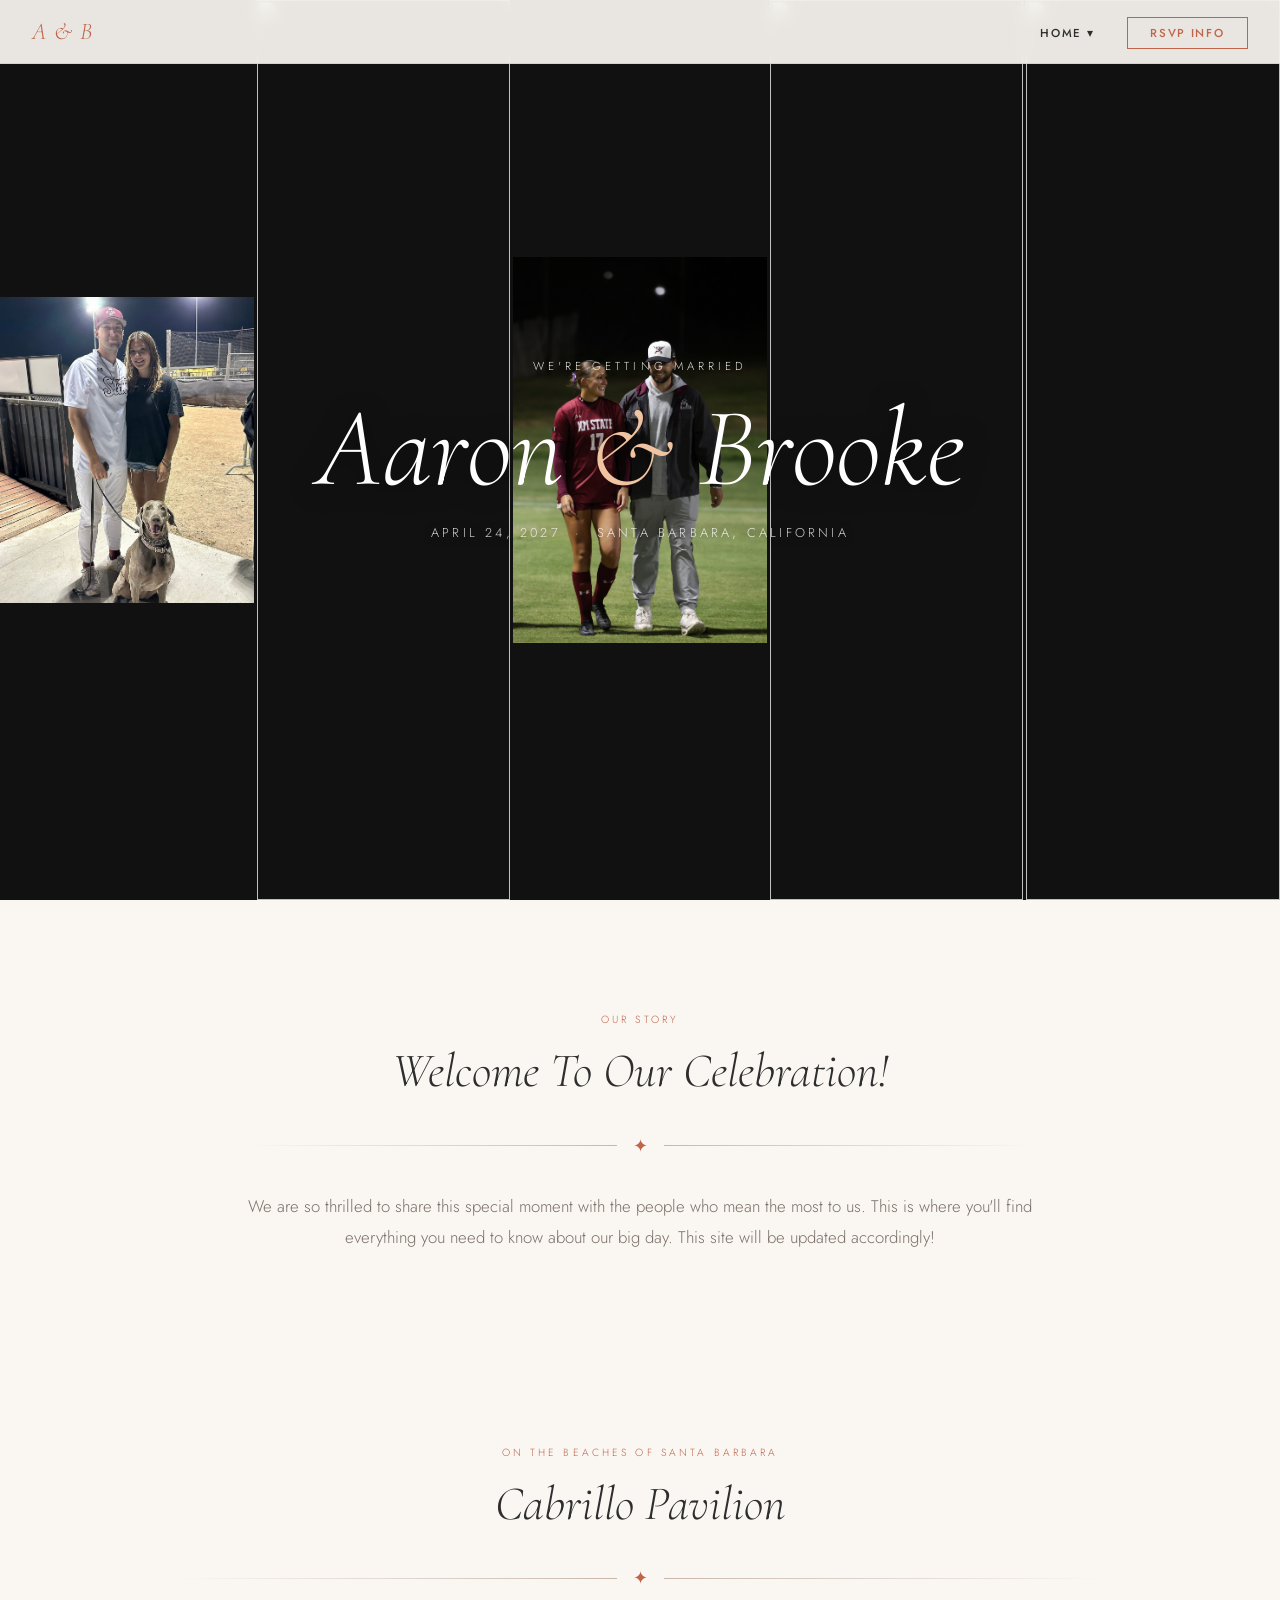
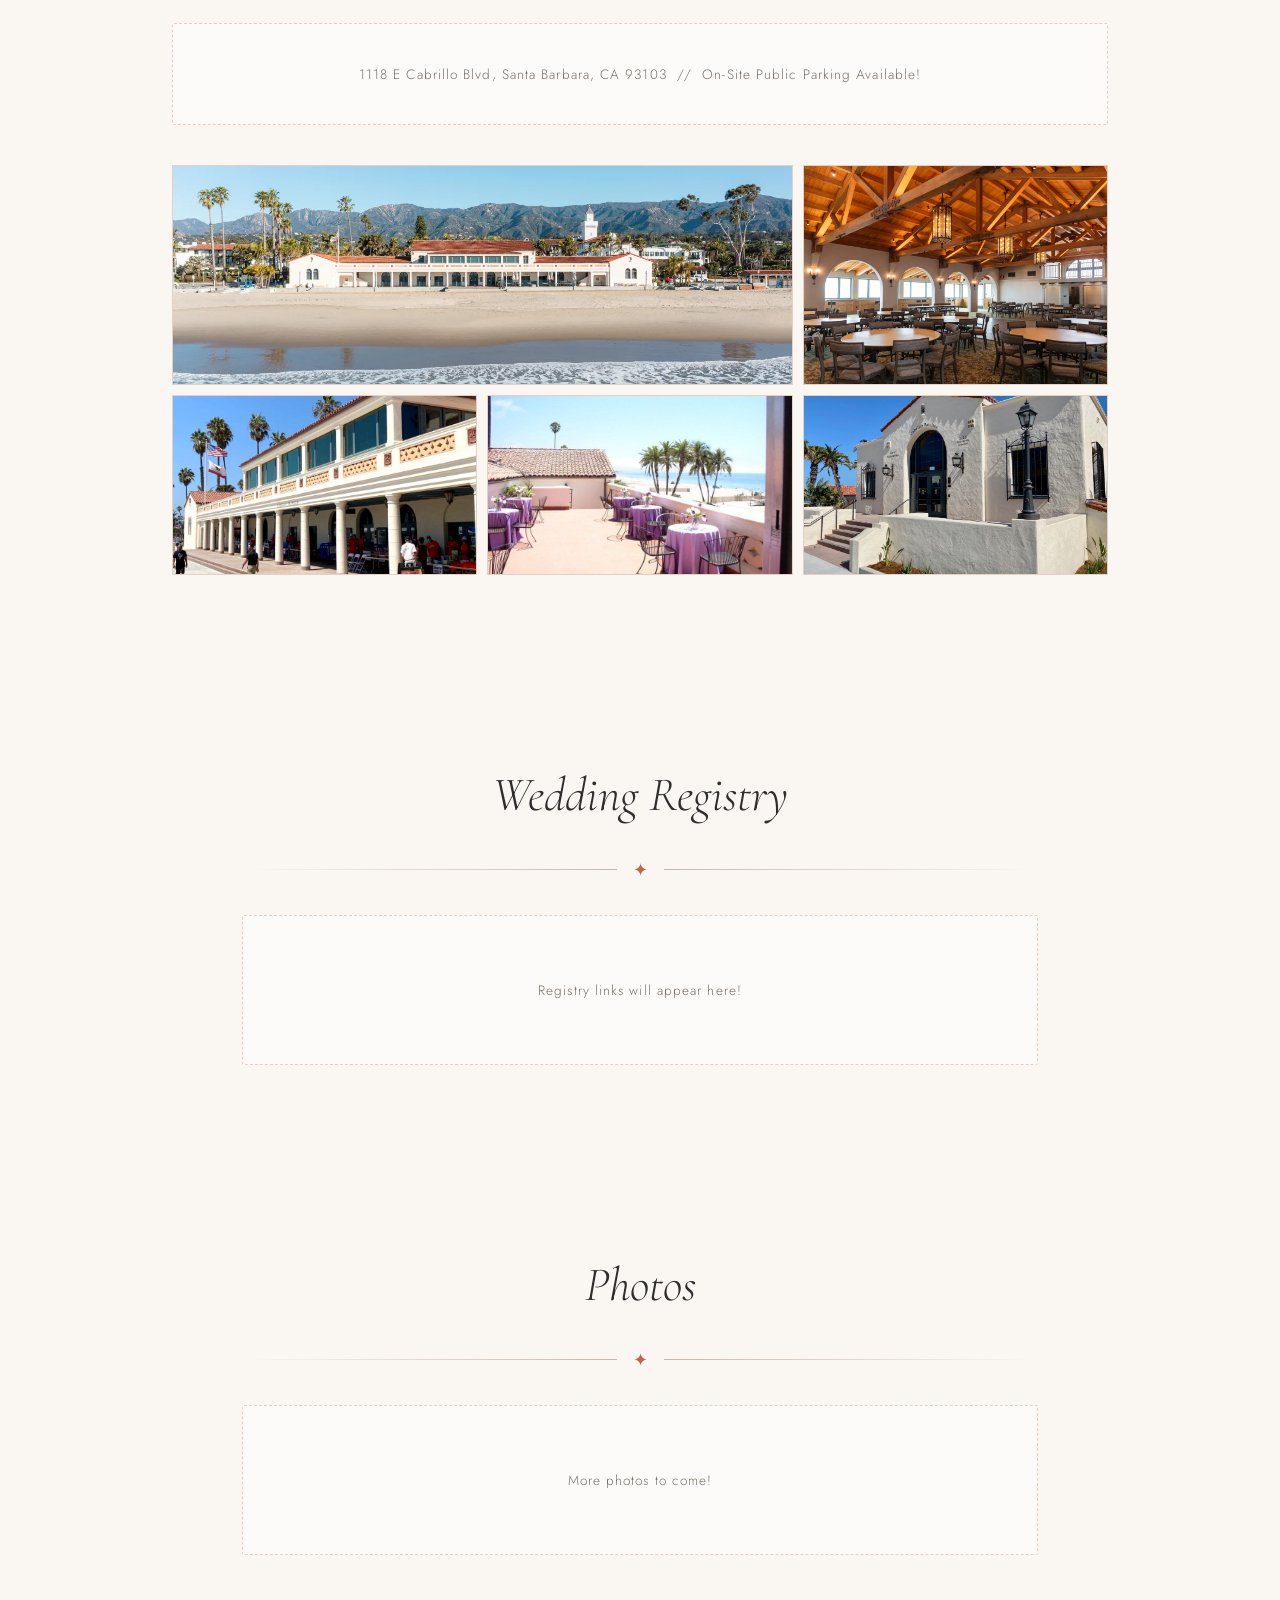
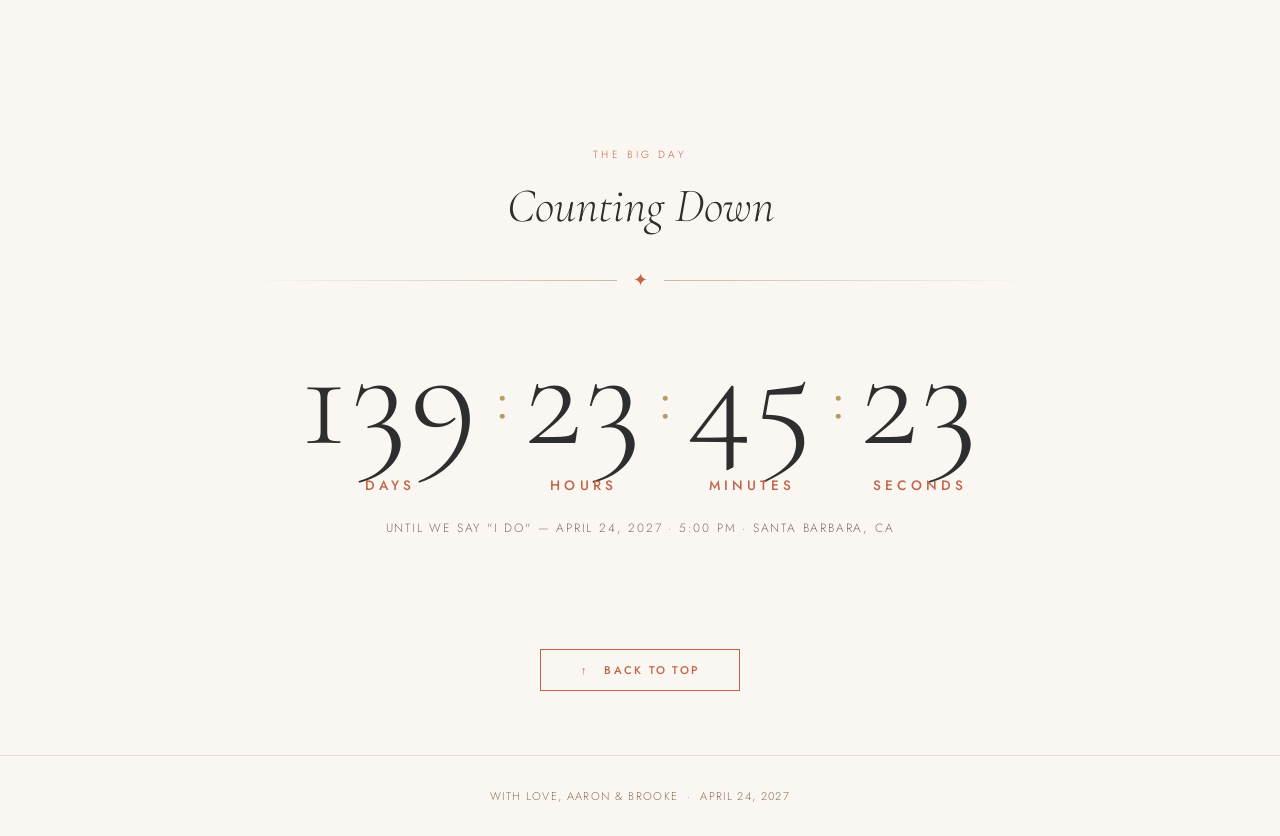
==== commit 04d1bcd9: "Point RSVP button to rsvp.html" ====
--- a/index.html
+++ b/index.html
@@ -45,7 +45,7 @@
           <li><a href="#countdown">Countdown</a></li>
         </ul>
       </li>
-      <li><a href="#rsvp" class="nav-rsvp">RSVP</a></li>
+      <li><a href="#rsvp" class="nav-rsvp">RSVP INFO</a></li>
     </ul>
   </nav>
 
--- a/styles.css
+++ b/styles.css
@@ -172,9 +172,10 @@
 .nav-dropdown:hover .dropdown-menu { display: block; }
 
 .nav-rsvp {
-  padding: 0.45rem 1.2rem !important;
+  padding: 0.45rem 1.4rem !important;
   border: 1px solid var(--terra-cotta);
   color: var(--terra-cotta) !important;
+  white-space: nowrap;
   transition: background 0.25s, color 0.25s !important;
 }
 .nav-rsvp:hover { background: var(--terra-cotta); color: var(--cream) !important; }
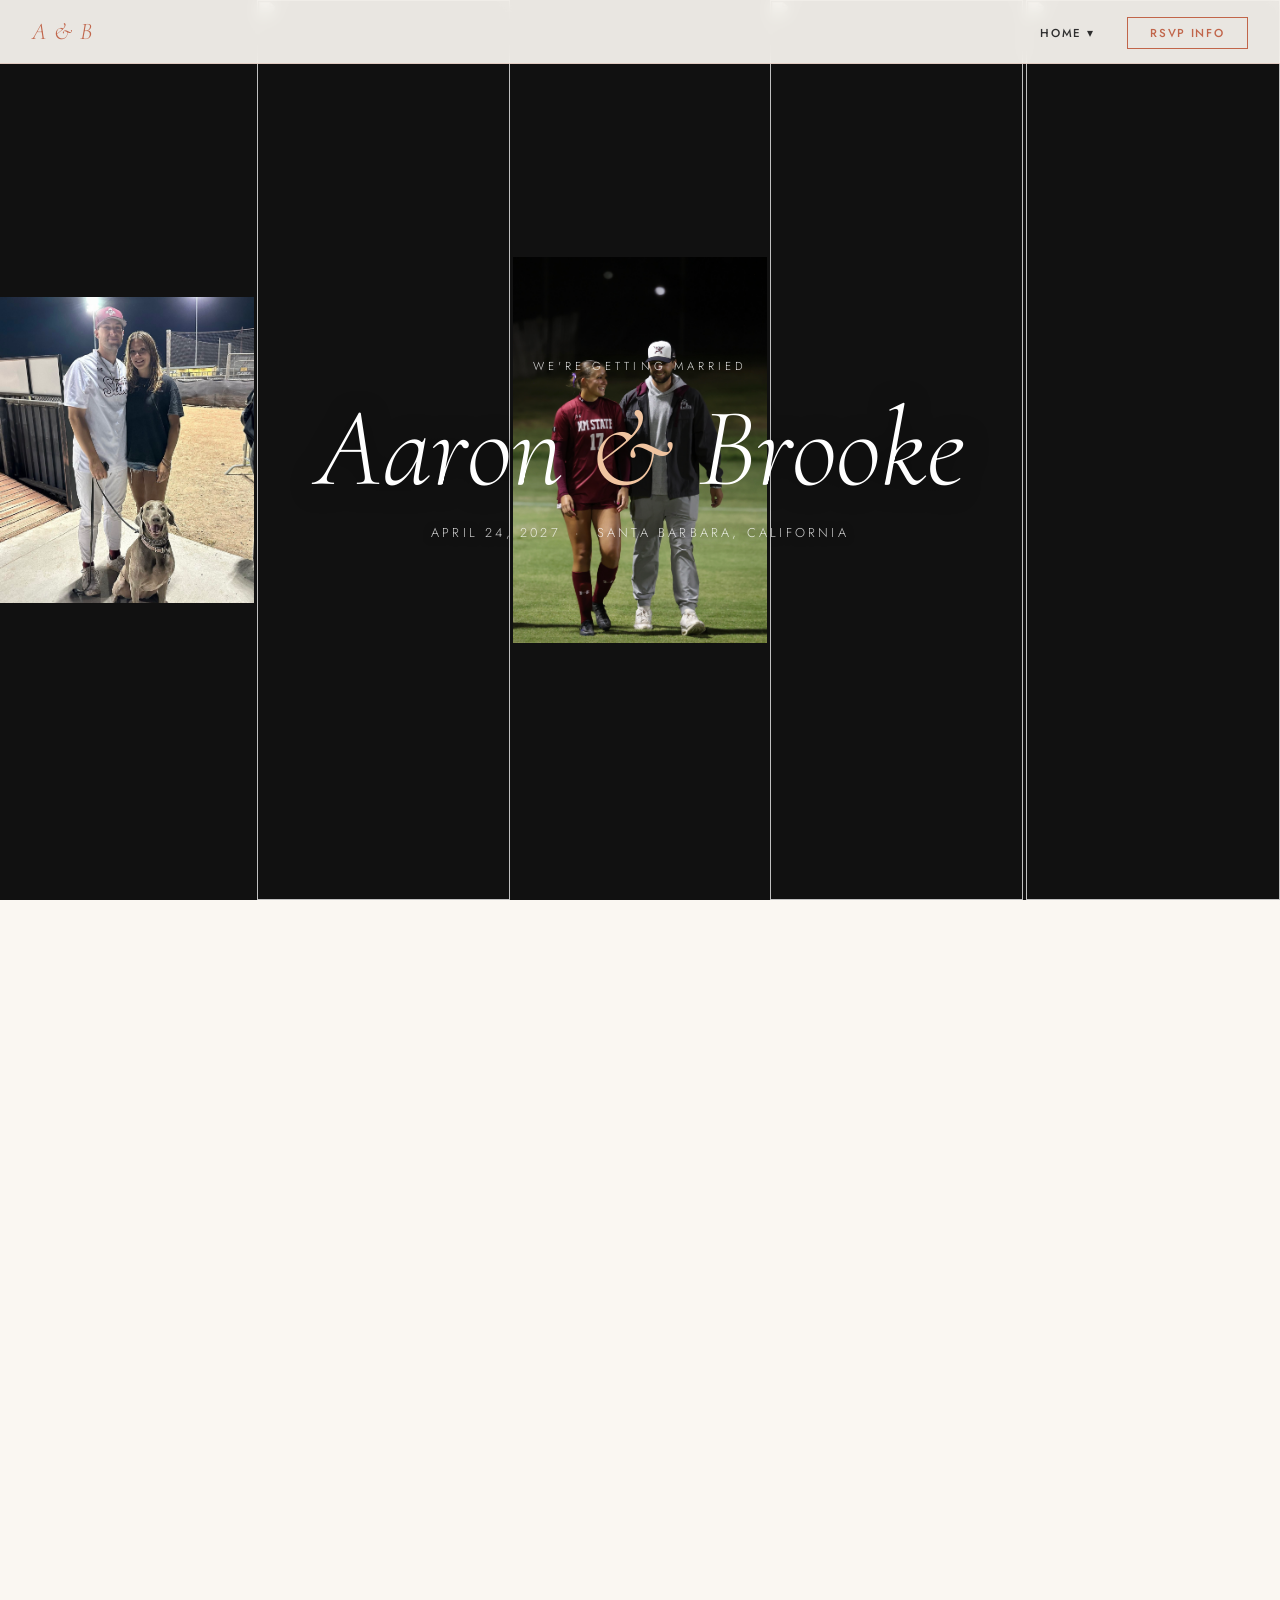
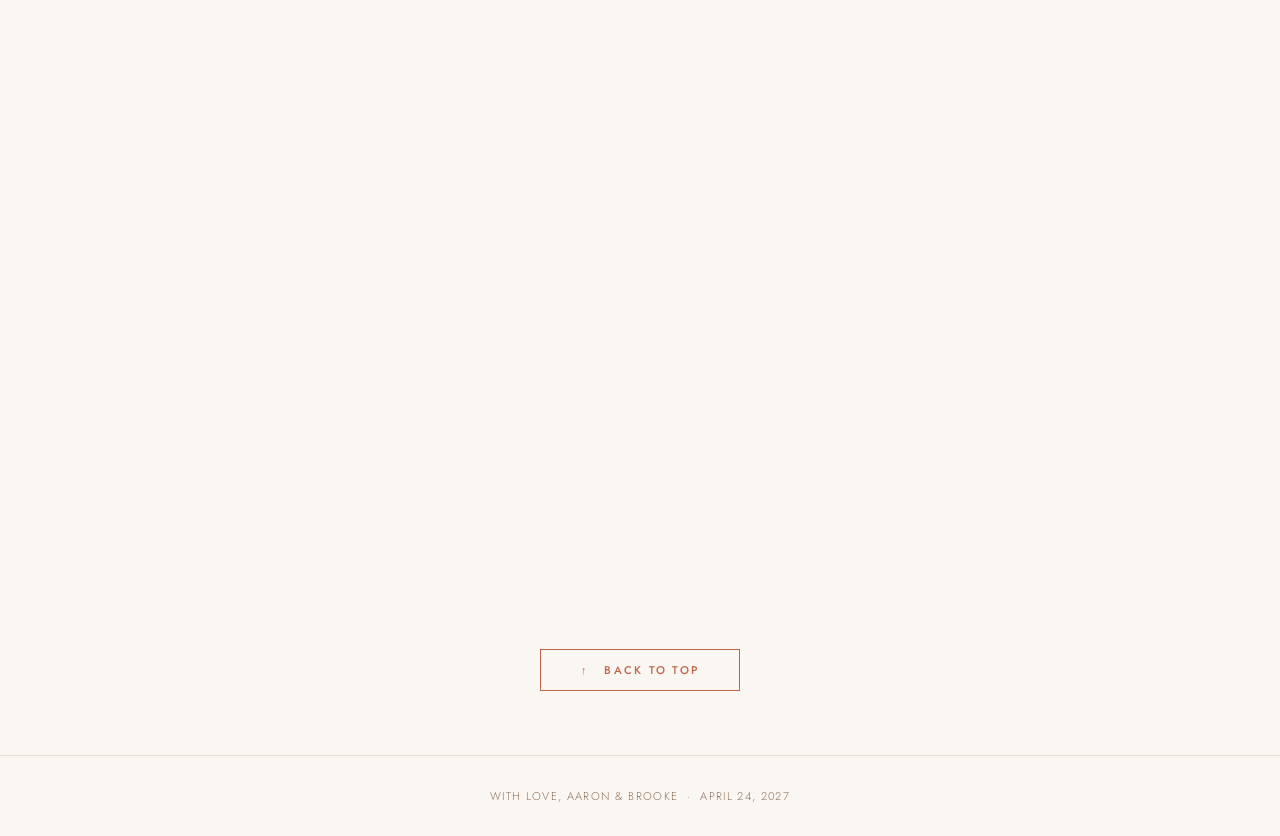
==== commit 2bc11a49: "Fix RSVP link" ====
--- a/index.html
+++ b/index.html
@@ -45,7 +45,7 @@
           <li><a href="#countdown">Countdown</a></li>
         </ul>
       </li>
-      <li><a href="#rsvp" class="nav-rsvp">RSVP INFO</a></li>
+      <li><a href="rsvp.html" class="nav-rsvp">RSVP INFO</a></li>
     </ul>
   </nav>
 
--- a/styles.css
+++ b/styles.css
@@ -361,6 +361,23 @@
 .venue-slot img[src]:not([src=""]) ~ span { display: none; }
 
 /* ── COUNTDOWN ───────────────────────────────────────────── */
+
+/* ── RSVP PAGE (standalone, no collage) ─────────────────── */
+.rsvp-page-wrap {
+  min-height: 100vh;
+  display: flex;
+  align-items: center;
+  justify-content: center;
+  padding-top: 64px; /* offset fixed nav */
+  background: var(--cream);
+}
+
+.rsvp-section {
+  max-width: 700px;
+  width: 100%;
+  padding: 4rem 2rem;
+  text-align: center;
+}
 .countdown-wrap {
   display: flex;
   flex-direction: row;
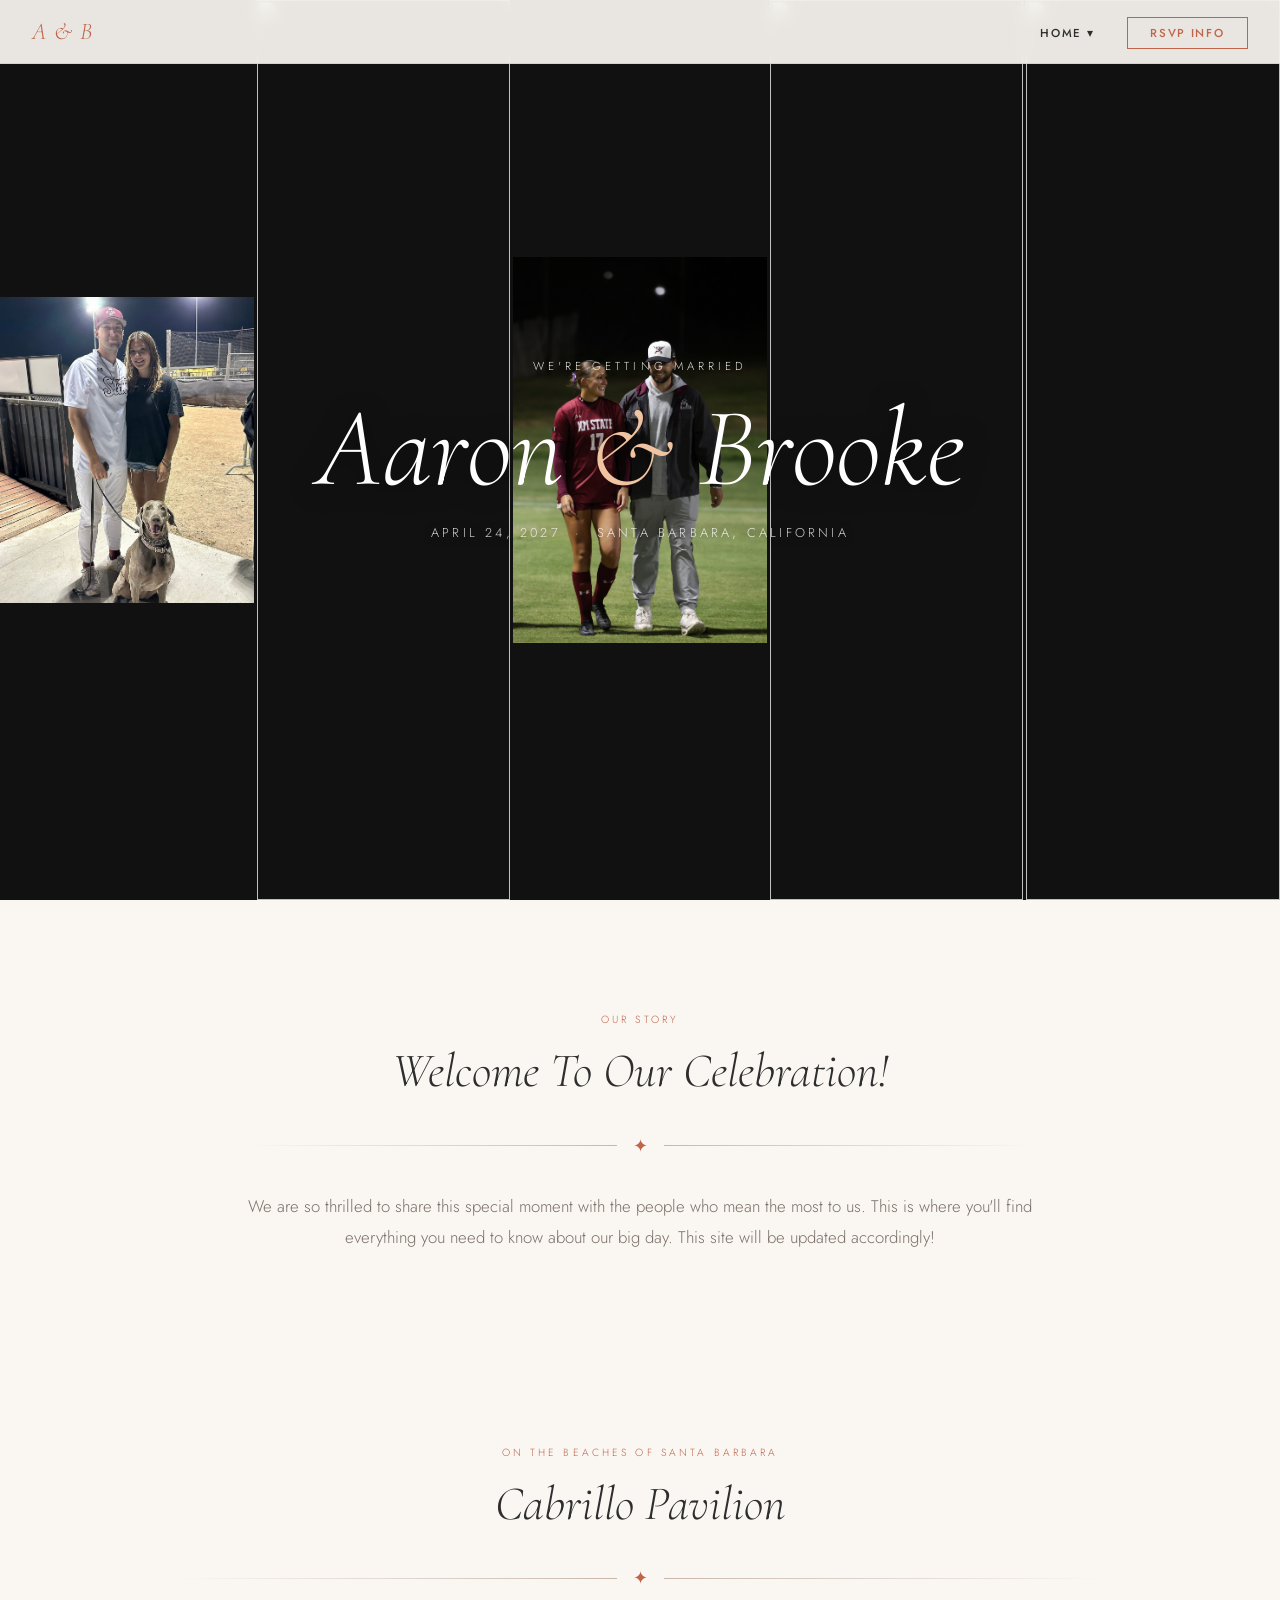
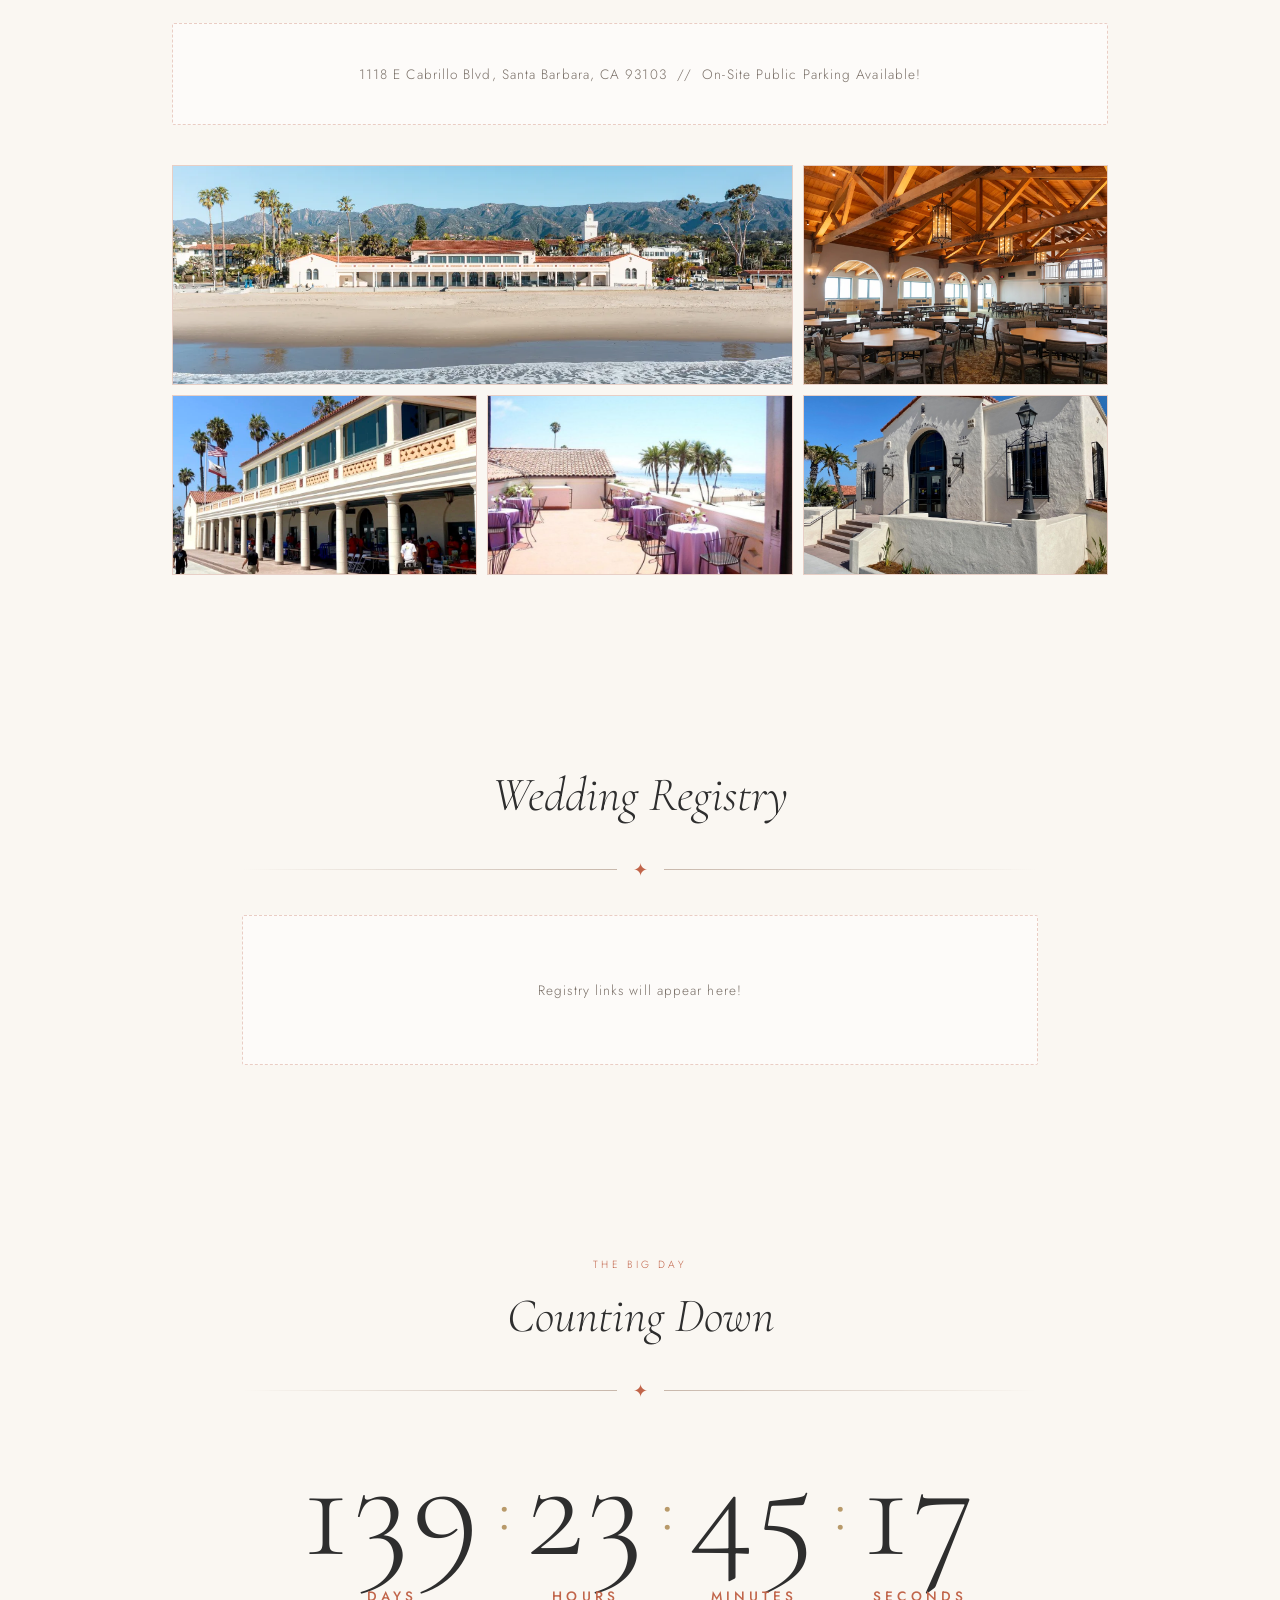
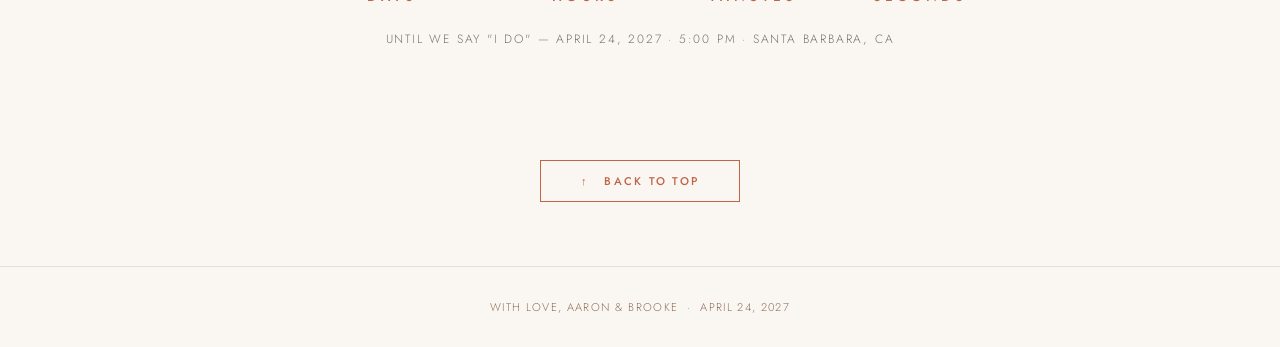
==== commit b0ac5b0a: "Remove Photos section" ====
--- a/index.html
+++ b/index.html
@@ -41,7 +41,6 @@
           <li><a href="#about">About the Couple</a></li>
           <li><a href="#venue">Venue</a></li>
           <li><a href="#registry">Wedding Registry</a></li>
-          <li><a href="#photos">Photos</a></li>
           <li><a href="#countdown">Countdown</a></li>
         </ul>
       </li>
@@ -115,12 +114,6 @@
       <h2 class="section-title">Wedding Registry</h2>
       <div class="divider"><span class="divider-icon">✦</span></div>
       <div class="placeholder-section">Registry links will appear here!</div>
-    </section>
-
-    <section id="photos">
-      <h2 class="section-title">Photos</h2>
-      <div class="divider"><span class="divider-icon">✦</span></div>
-      <div class="placeholder-section">More photos to come!</div>
     </section>
 
     <section id="countdown">
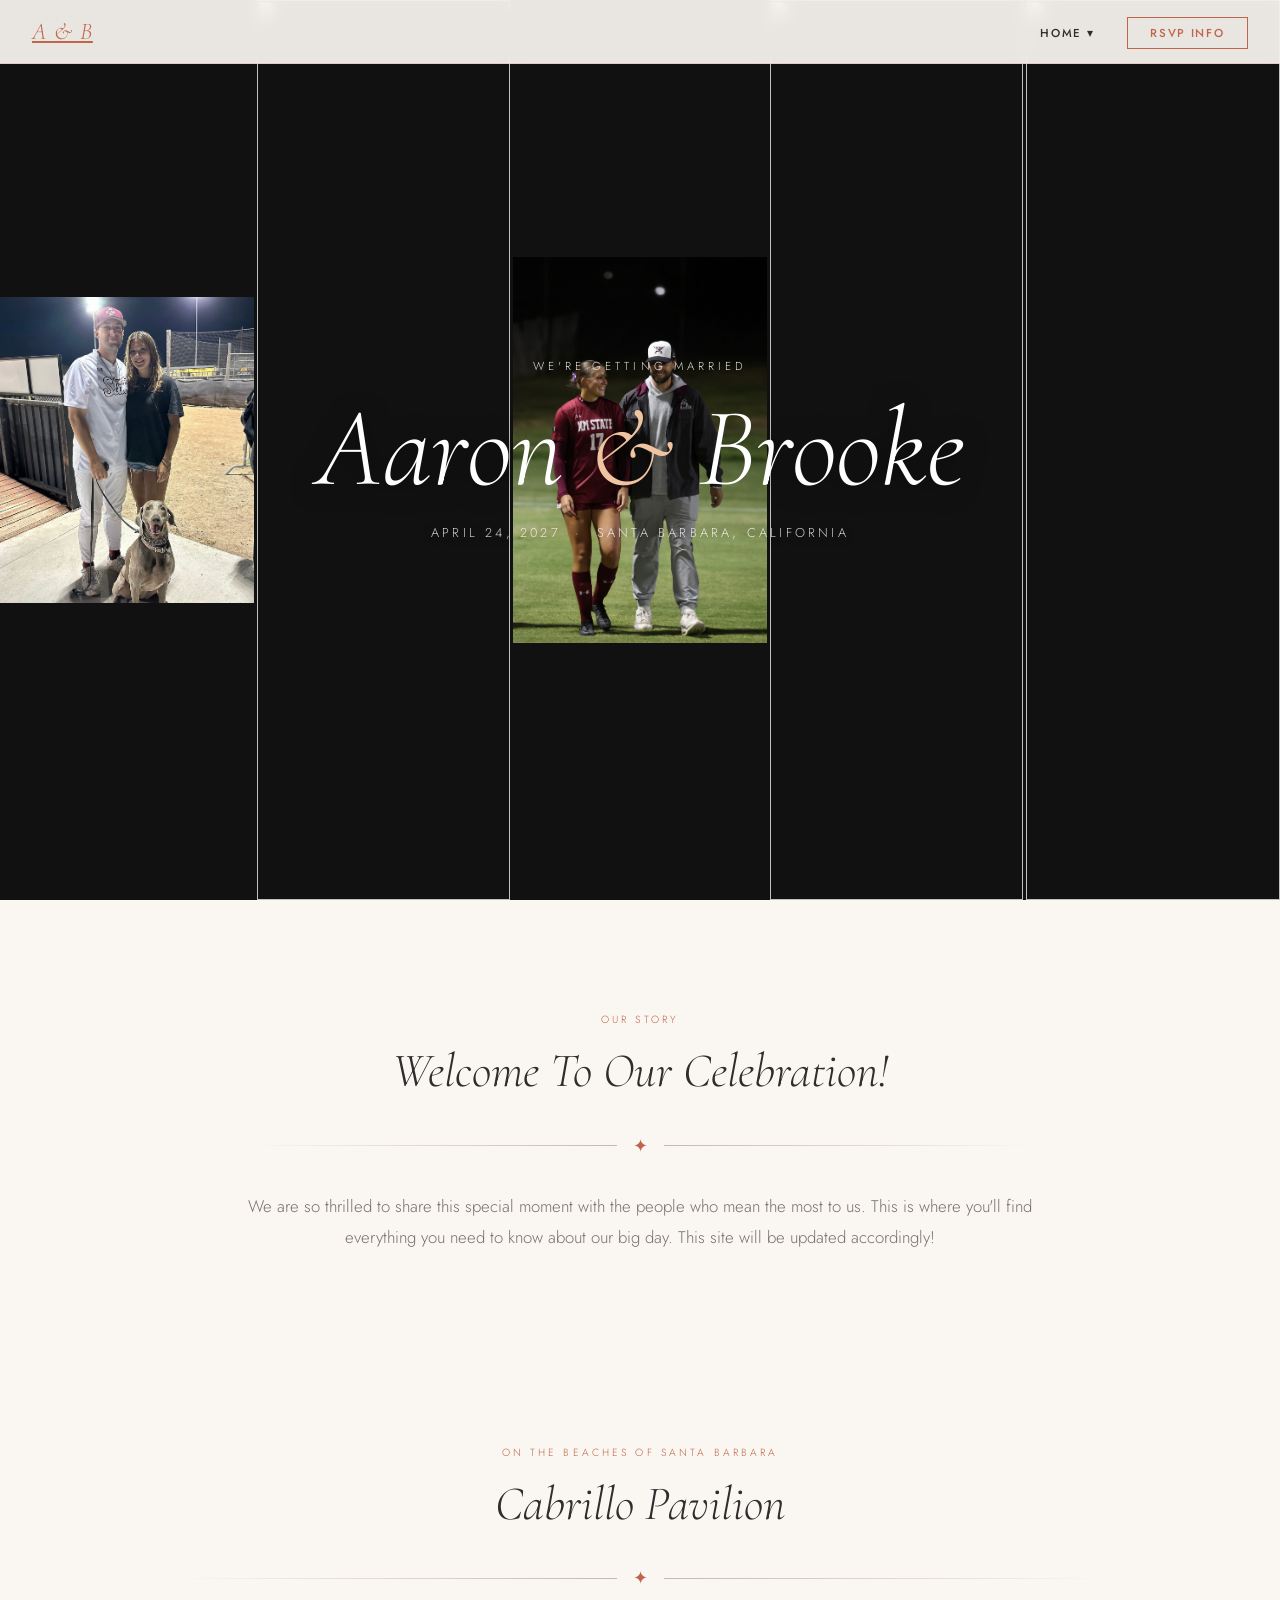
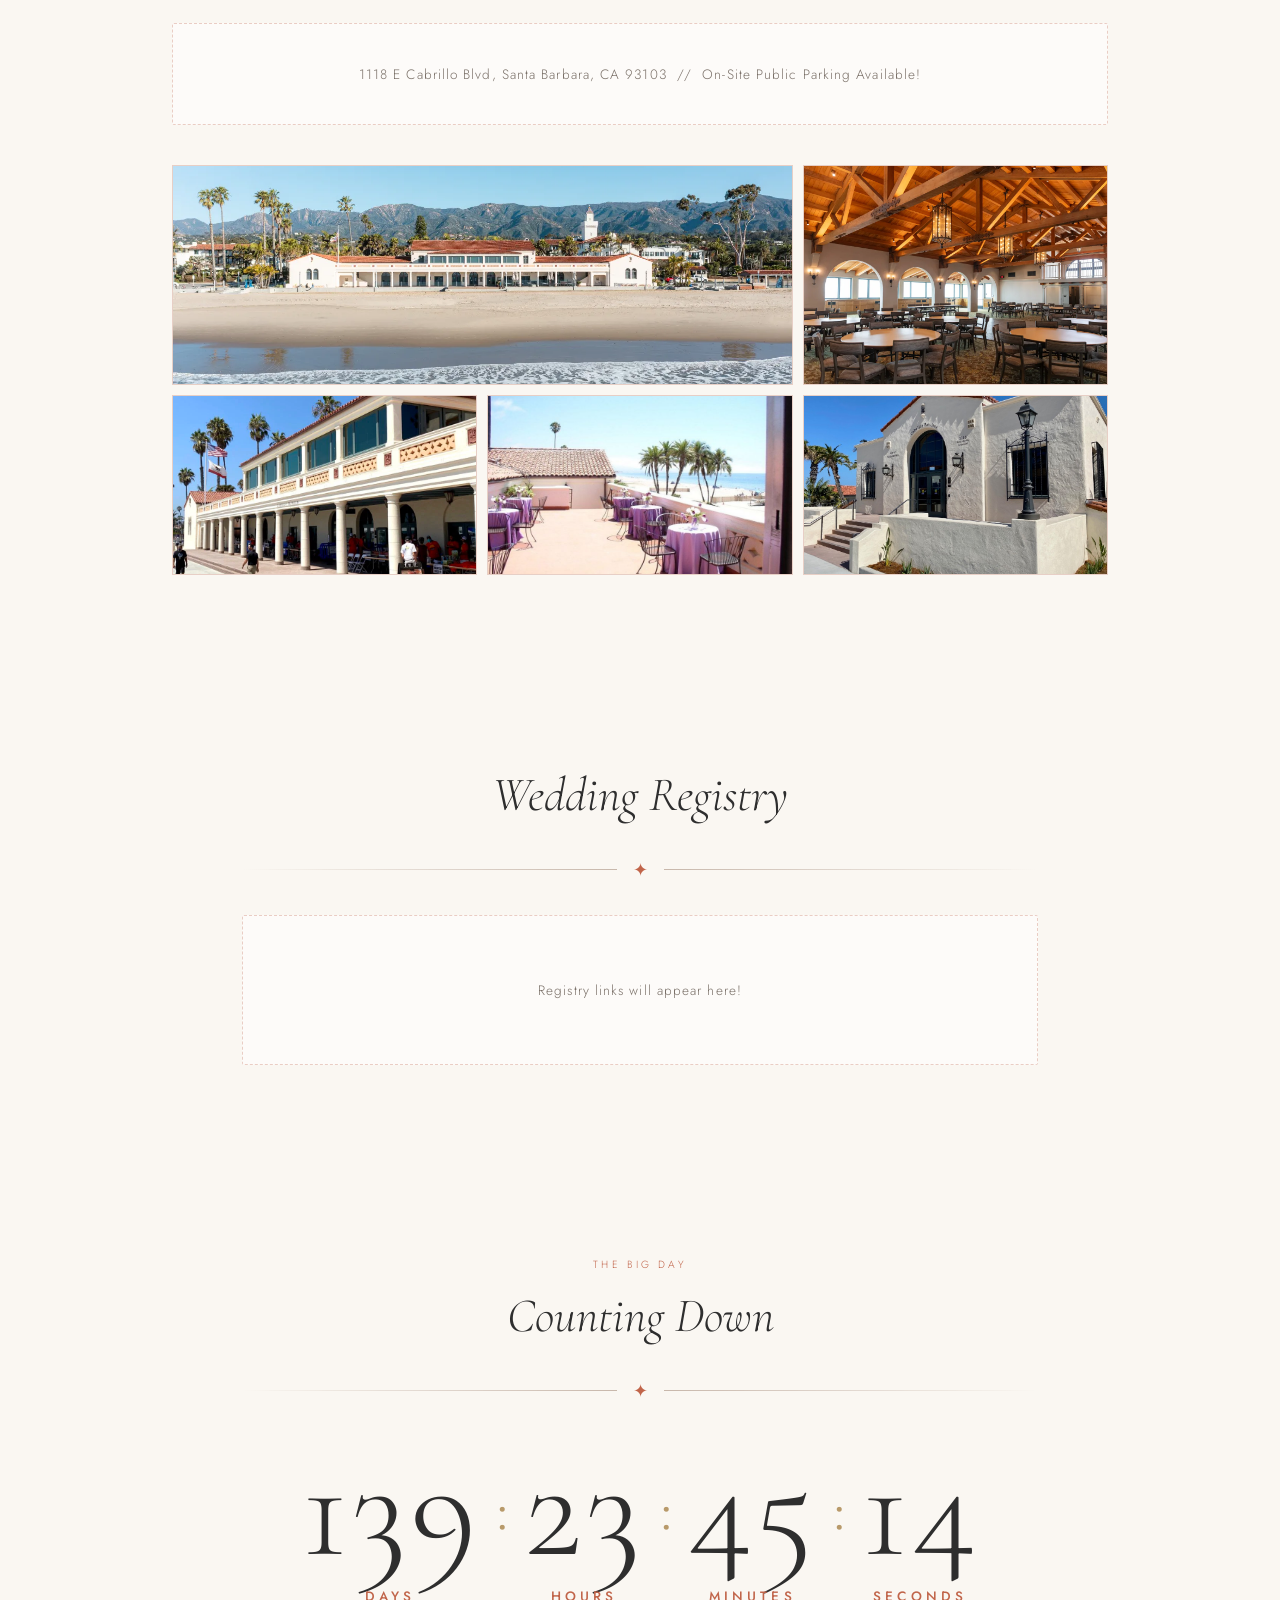
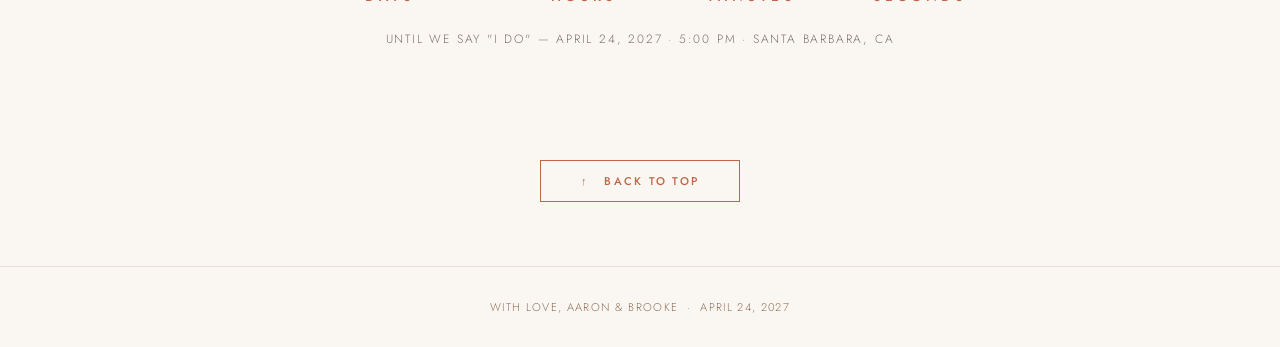
==== commit 1c592995: "Fix dropdown click behavior" ====
--- a/index.html
+++ b/index.html
@@ -33,7 +33,7 @@
        NAV
   ══════════════════════════════════════════ -->
   <nav>
-    <span class="nav-monogram">A &amp; B</span>
+    <a href="#top" class="nav-monogram">A &amp; B</a>
     <ul class="nav-links">
       <li class="nav-dropdown">
         <a href="#top" class="nav-dropdown-toggle">Home ▾</a>
@@ -232,6 +232,27 @@
       blur.style.opacity = progress;
       tint.style.opacity = progress * 0.55;
     });
+
+    // Dropdown — tap to open/close on mobile, hover still works on desktop
+    const dropdown = document.querySelector('.nav-dropdown');
+    const toggle   = document.querySelector('.nav-dropdown-toggle');
+
+    toggle.addEventListener('click', (e) => {
+      e.preventDefault(); // stop "Home" from jumping to top and closing the menu
+      dropdown.classList.toggle('open');
+    });
+
+    // Close the dropdown if you tap anywhere else on the page
+    document.addEventListener('click', (e) => {
+      if (!dropdown.contains(e.target)) {
+        dropdown.classList.remove('open');
+      }
+    });
+
+    // Close the dropdown after picking a link inside it
+    document.querySelectorAll('.dropdown-menu a').forEach(link => {
+      link.addEventListener('click', () => dropdown.classList.remove('open'));
+    });
   </script>
 
 </body>
--- a/styles.css
+++ b/styles.css
@@ -169,7 +169,8 @@
 
 .dropdown-menu li a:hover { background: rgba(193, 101, 74, 0.08); color: var(--terra-cotta); }
 .dropdown-menu li a::after { display: none; }
-.nav-dropdown:hover .dropdown-menu { display: block; }
+.nav-dropdown:hover .dropdown-menu,
+.nav-dropdown.open .dropdown-menu { display: block; }
 
 .nav-rsvp {
   padding: 0.45rem 1.4rem !important;
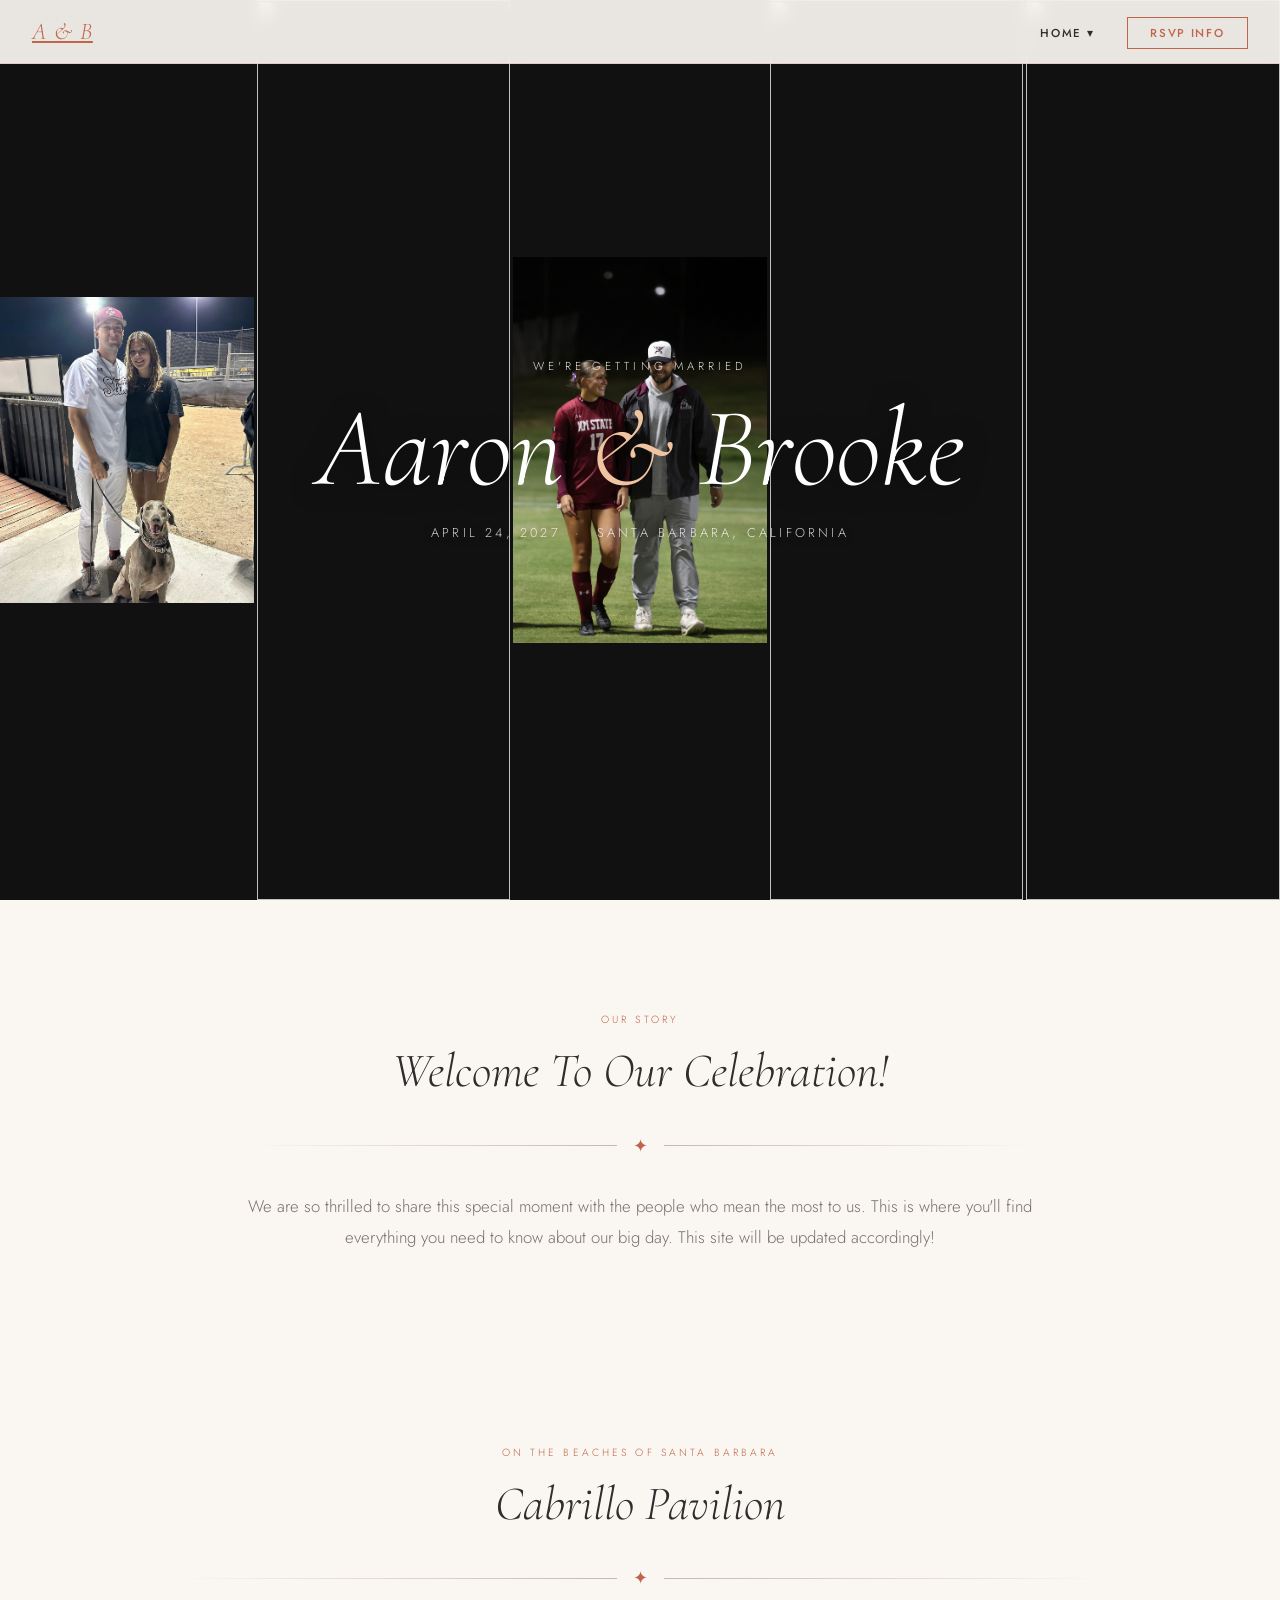
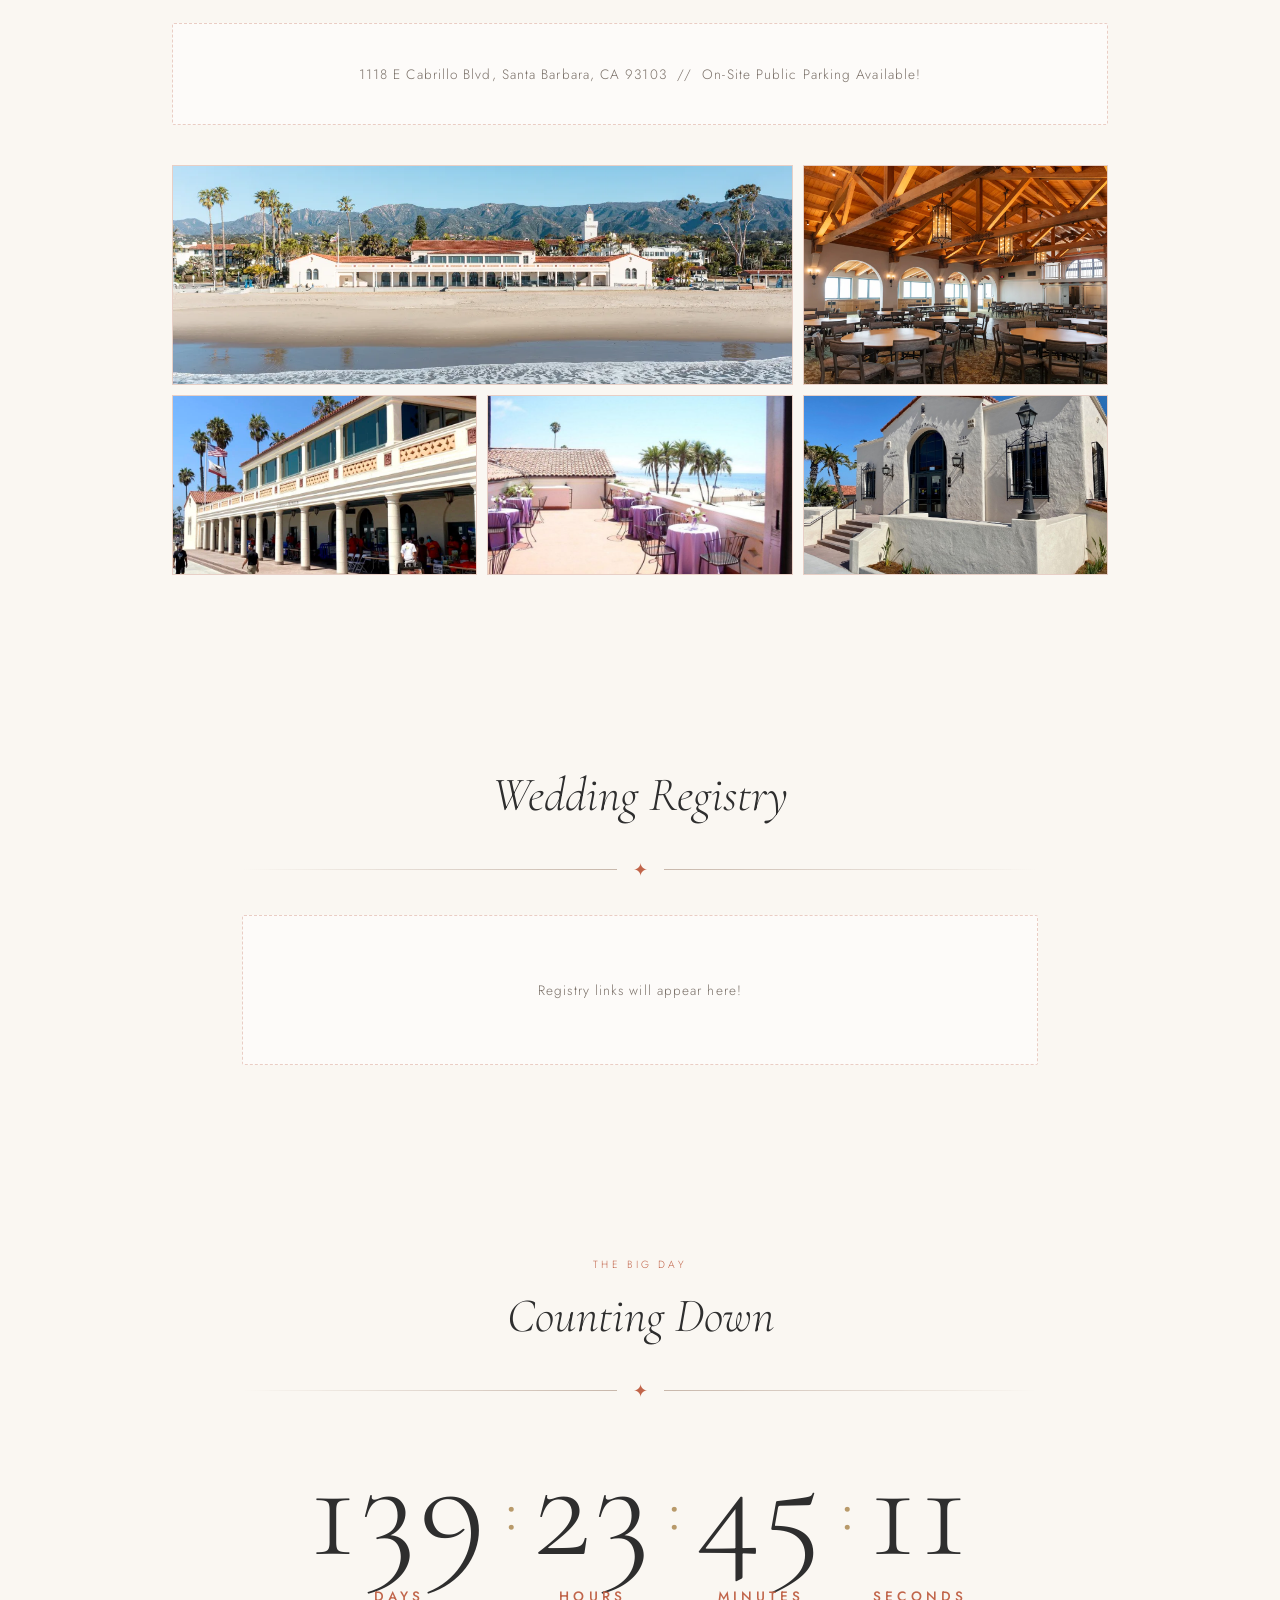
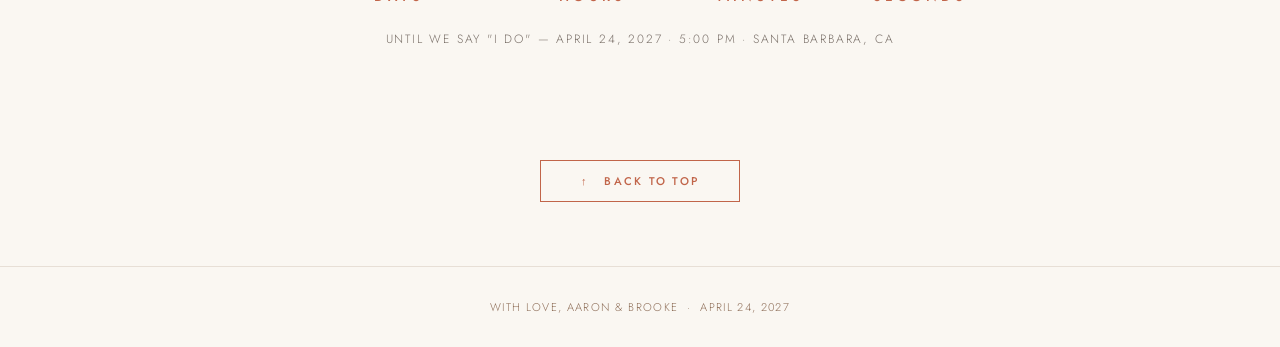
==== commit ca6600ee: "Fix dropdown navigation on mobile" ====
--- a/index.html
+++ b/index.html
@@ -249,9 +249,11 @@
       }
     });
 
-    // Close the dropdown after picking a link inside it
+    // Close the dropdown shortly AFTER navigating, so the tap isn't cancelled
     document.querySelectorAll('.dropdown-menu a').forEach(link => {
-      link.addEventListener('click', () => dropdown.classList.remove('open'));
+      link.addEventListener('click', () => {
+        setTimeout(() => dropdown.classList.remove('open'), 150);
+      });
     });
   </script>
 
--- a/styles.css
+++ b/styles.css
@@ -146,7 +146,8 @@
 .dropdown-menu {
   display: none;
   position: absolute;
-  top: calc(100% + 12px);
+  top: 100%;
+  padding-top: 12px;
   left: 0;
   background: rgba(250, 247, 242, 0.98);
   border: 1px solid rgba(193, 101, 74, 0.2);
